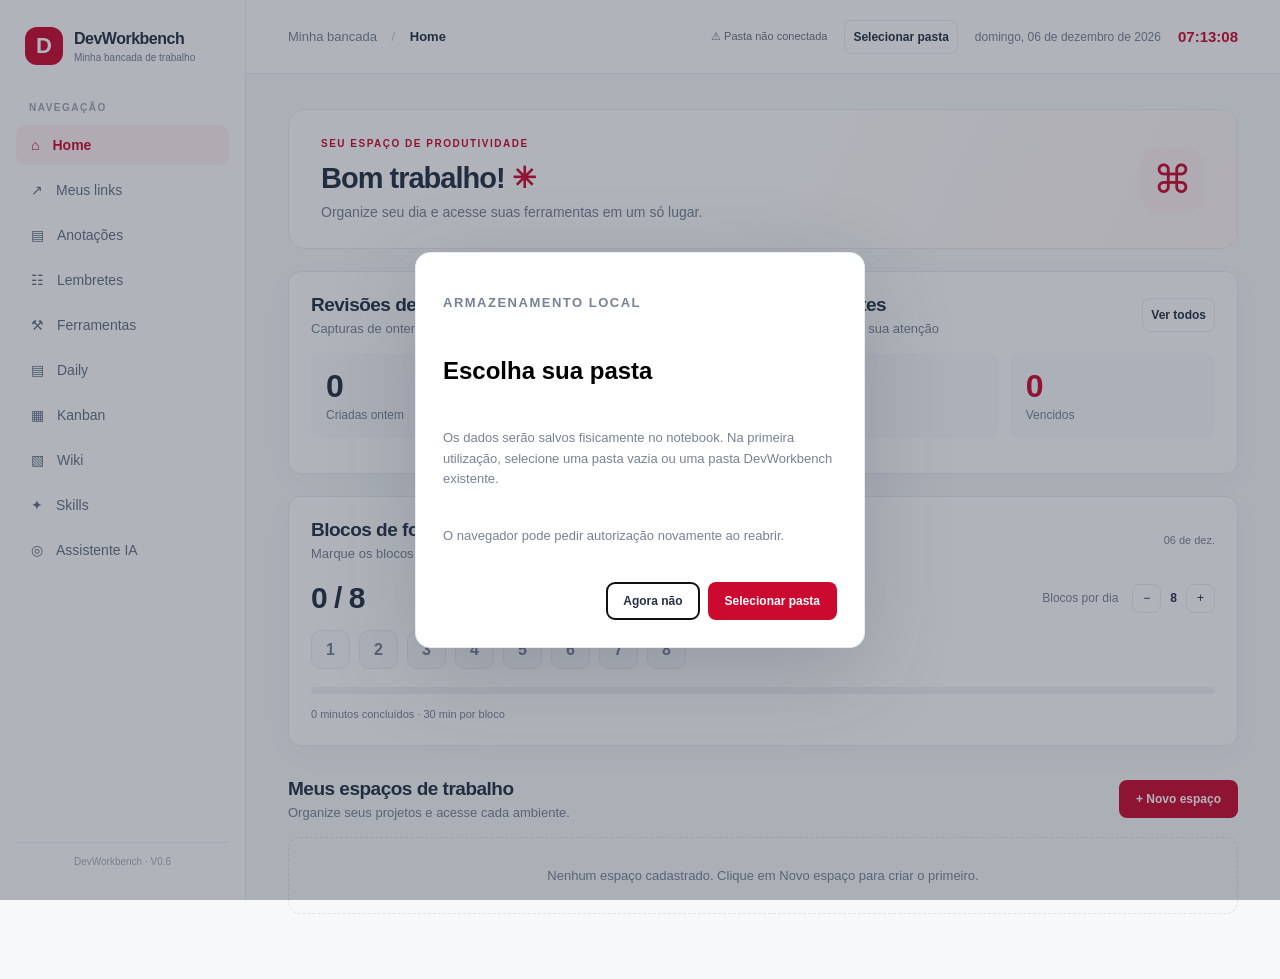
==== index.html @ 2fb81ab4 "first commit" ====
<!doctype html>
<html lang="pt-BR">

<head>
  <meta charset="UTF-8">
  <meta name="viewport" content="width=device-width, initial-scale=1">
  <title>DevWorkbench · Minha bancada</title>
  <link rel="stylesheet" href="css/style.css">
  <script src="js/storage.js" defer></script>
  <script src="js/app.js" defer></script>
</head>

<body>
  <div class="app">
    <aside class="sidebar">
      <div class="brand"><span class="brand-mark">D</span>
        <div><strong>DevWorkbench</strong><small>Minha bancada de trabalho</small></div>
      </div>
      <p class="nav-label">NAVEGAÇÃO</p>
      <nav aria-label="Menu principal">
        <button class="nav-item active" data-section="inicio">⌂ <span>Home</span></button>
        <button class="nav-item" data-section="links">↗ <span>Meus links</span></button>
        <button class="nav-item" data-section="anotacoes">▤ <span>Anotações</span></button>
        <button class="nav-item" data-section="lembretes">☷ <span>Lembretes</span></button>
        <button class="nav-item" data-section="ferramentas">⚒ <span>Ferramentas</span></button>
        <button class="nav-item" data-section="daily">▤ <span>Daily</span></button>
        <button class="nav-item" data-section="kanban">▦ <span>Kanban</span></button>
        <button class="nav-item" data-section="wiki">▧ <span>Wiki</span></button>
        <button class="nav-item" data-section="skills">✦ <span>Skills</span></button>
        <button class="nav-item" data-section="assistente">◎ <span>Assistente IA</span></button>
      </nav>
      <div class="sidebar-bottom">
        <p class="sidebar-note">DevWorkbench · V0.6</p>
      </div>
    </aside>
    <main class="main">
      <header class="topbar">
        <div class="breadcrumb">Minha bancada <span>/</span> <strong id="breadcrumbSection">Home</strong></div>
        <div class="clock"><span id="folderStatus" title="O navegador pode ocultar o caminho absoluto">Pasta não
            conectada</span><button id="chooseFolder" class="btn btn-outline btn-small">Selecionar pasta</button><span
            id="dateNow"></span><strong id="timeNow"></strong></div>
      </header>
      <div class="content">
        <section id="section-inicio" class="page active">
          <div class="welcome">
            <div>
              <p class="eyebrow">SEU ESPAÇO DE PRODUTIVIDADE</p>
              <h1>Bom trabalho! <span class="wave">✳</span></h1>
              <p>Organize seu dia e acesse suas ferramentas em um só lugar.</p>
            </div>
            <div class="welcome-icon">⌘</div>
          </div>
          <div class="home-grid">
            <section class="panel">
              <div class="panel-heading">
                <div>
                  <h2>Revisões de anotações</h2>
                  <p>Capturas de ontem e anteriores</p>
                </div><button class="btn btn-outline btn-small" data-goto="anotacoes">Ver anotações</button>
              </div>
              <div class="home-numbers">
                <div><strong id="reviewYesterday">0</strong><small>Criadas ontem</small></div>
                <div><strong id="reviewPending">0</strong><small>Pendentes de revisão</small></div>
              </div>
              <div id="reviewPreview" class="mini-list"></div>
            </section>
            <section class="panel">
              <div class="panel-heading">
                <div>
                  <h2>Lembretes</h2>
                  <p>O que exige sua atenção</p>
                </div><button class="btn btn-outline btn-small" data-goto="lembretes">Ver todos</button>
              </div>
              <div class="home-numbers">
                <div><strong id="remToday">0</strong><small>Hoje</small></div>
                <div><strong id="remOverdue" class="red-text">0</strong><small>Vencidos</small></div>
              </div>
              <div id="remPreview" class="mini-list"></div>
            </section>
          </div>
          <section class="panel home-focus">
            <div class="panel-heading">
              <div>
                <h2>Blocos de foco</h2>
                <p>Marque os blocos concluídos · 30 minutos por bloco</p>
              </div><span id="focusDate" class="focus-date"></span>
            </div>
            <div class="focus-summary"><strong id="focusProgress">0 / 8</strong>
              <div class="focus-goal"><span>Blocos por dia</span><button id="decreaseGoal" class="goal-button"
                  type="button">−</button><strong id="focusGoal">8</strong><button id="increaseGoal" class="goal-button"
                  type="button">+</button></div>
            </div>
            <div id="focusChecks" class="focus-checks"></div>
            <div class="focus-track">
              <div id="focusBar"></div>
            </div>
            <p id="focusTime" class="focus-hint"></p>
          </section>
          <div class="section-heading spaces-heading">
            <div>
              <h2>Meus espaços de trabalho</h2>
              <p>Organize seus projetos e acesse cada ambiente.</p>
            </div><button class="btn btn-primary" id="addSpace">+ Novo espaço</button>
          </div>
          <div id="spaceCards" class="links-grid"></div>
        </section>
        <section id="section-links" class="page">
          <div class="section-heading page-heading">
            <div>
              <p class="eyebrow">ACESSO RÁPIDO</p>
              <h1>Meus links</h1>
              <p>Organize os portais e ferramentas que você usa.</p>
            </div><button class="btn btn-primary" data-add-link>+ Adicionar link</button>
          </div>
          <div id="favoritesSection" class="favorites-section">
            <div class="favorites-heading"><span>★ Favoritos</span><small>Seus atalhos principais</small></div>
            <div id="favoriteLinks" class="favorite-links"></div>
          </div><input id="searchLinks" class="search" placeholder="Buscar por nome, URL, descrição ou tag..."
            aria-label="Buscar links">
          <div id="tagFilters" class="tag-filters"></div>
          <div class="list-toolbar"><span id="linksCount"></span><label for="pageSize">Por página <select id="pageSize">
                <option value="12">12</option>
                <option value="24">24</option>
                <option value="48">48</option>
              </select></label></div>
          <div id="allLinks" class="links-grid"></div>
          <div id="linksPagination" class="pagination"></div>
        </section>

        <section id="section-anotacoes" class="page">
          <div class="section-heading page-heading">
            <div>
              <p class="eyebrow">CAPTURE AGORA · ORGANIZE DEPOIS</p>
              <h1>Anotações</h1>
              <p>Registros rápidos, mesmo sem título.</p>
            </div><button class="btn btn-primary" id="newNote">+ Nova anotação</button>
          </div>
          <div class="filter-line"><input id="searchNotes" class="search"
              placeholder="Buscar título, conteúdo ou tags..."><select id="noteFilter">
              <option value="all">Todas</option>
              <option value="untitled">Sem título</option>
              <option value="pending">Pendentes de revisão</option>
              <option value="reviewed">Revisadas</option>
              <option value="archived">Arquivadas</option>
            </select></div>
          <div id="noteList" class="notes-list"></div>
        </section>
        <section id="section-lembretes" class="page">
          <div class="section-heading page-heading">
            <div>
              <p class="eyebrow">ORGANIZAÇÃO DIÁRIA</p>
              <h1>Lembretes</h1>
              <p>Prioridades sempre no topo.</p>
            </div>
          </div>
          <form id="reminderForm" class="panel reminder-form"><input id="remText" placeholder="O que precisa ser feito?"
              maxlength="240" required>
            <div class="form-row"><label>Data <input id="remDate" type="date" required></label><label>Horário (opcional)
                <input id="remTime" type="time"></label><label>Tags <input id="remTags"
                  placeholder="Ex.: trabalho, GitHub"></label><label class="priority-label"><input id="remPriority"
                  type="checkbox"> Prioridade</label></div>
            <div class="form-actions"><button id="cancelRemEdit" type="button" class="btn btn-outline" hidden>Cancelar
                edição</button><button class="btn btn-primary" type="submit" id="remSubmit">+ Adicionar
                lembrete</button></div>
          </form>
          <div id="reminderGroups" class="reminder-groups"></div>
          <details class="panel completed-panel">
            <summary>Concluídos <span id="completedCount"></span></summary>
            <div id="completedReminders"></div>
          </details>
        </section>
        <section id="section-ferramentas" class="page">
          <div class="section-heading page-heading">
            <div>
              <p class="eyebrow">UTILITÁRIOS TÉCNICOS</p>
              <h1>Ferramentas</h1>
              <p>Recursos que funcionam diretamente no navegador.</p>
            </div>
          </div><a class="tool-card" href="tools/visualizador_csv_v2.html" target="_blank" rel="noopener"><span
              class="tool-icon">▤</span><span><strong>Visualizador e Validador CSV · V2</strong><small>SQL, filtros,
                comparação de registros, profiling e exportação CSV.</small></span><span class="red-text">Abrir
              ↗</span></a>
          <p class="muted-note">O visualizador atual usa bibliotecas externas e pode exigir conexão com a internet.</p>
        </section>
        <section id="section-placeholder" class="page">
          <div class="placeholder"><span class="placeholder-icon">◇</span>
            <p class="eyebrow">EM CONSTRUÇÃO</p>
            <h1 id="placeholderTitle">Em breve</h1>
            <p>Vamos construir este módulo juntos, com calma e uma funcionalidade por vez.</p><button
              class="btn btn-outline" id="backHome">Voltar à Home</button>
          </div>
        </section>
      </div>
    </main>
  </div>
  <div id="toast" role="status" aria-live="polite"></div>
  <dialog id="confirmDialog" class="custom-confirm">
    <div class="dialog-form">
      <h2 id="confirmTitle">Confirmar ação</h2>
      <p id="confirmMessage"></p>
      <div class="dialog-actions"><button id="confirmCancel" class="btn btn-outline">Cancelar</button><button
          id="confirmYes" class="btn btn-primary">Confirmar</button></div>
    </div>
  </dialog>
  <dialog id="folderDialog">
    <div class="dialog-form">
      <p class="eyebrow">ARMAZENAMENTO LOCAL</p>
      <h2>Escolha sua pasta</h2>
      <p>Os dados serão salvos fisicamente no notebook. Na primeira utilização, selecione uma pasta vazia ou uma pasta
        DevWorkbench existente.</p>
      <p>O navegador pode pedir autorização novamente ao reabrir.</p>
      <div class="dialog-actions"><button id="folderCancel" class="btn btn-outline">Agora não</button><button
          id="folderConnect" class="btn btn-primary">Selecionar pasta</button></div>
    </div>
  </dialog>
  <div id="noteOverlay" class="note-overlay" hidden>
    <div class="note-backdrop" id="noteBackdrop"></div>
    <aside class="note-drawer">
      <div class="drawer-header">
        <div>
          <h2>Editar anotação</h2><span id="noteSaveStatus">Aguardando edição</span>
        </div>
        <div><button id="expandNote" class="icon-btn" title="Expandir">⛶</button><button id="closeNote" class="icon-btn"
            title="Fechar">×</button></div>
      </div>
      <div class="drawer-body"><label>Título (opcional)</label><input id="noteTitle"
          placeholder="Definir depois..."><label>Conteúdo</label><textarea id="noteBody"
          placeholder="Comece a escrever sua anotação, reunião ou ideia..."></textarea><label>Tags (separe por
          vírgulas)</label><input id="noteTags" placeholder="Ex.: reunião, Databricks"><label>Espaço de trabalho
          (opcional)</label><select id="noteSpace">
          <option value="">Sem espaço</option>
        </select>
        <div class="drawer-check"><label><input id="noteReviewed" type="checkbox"> Revisada</label><label><input
              id="noteArchived" type="checkbox"> Arquivada</label></div><small id="noteMeta"></small>
      </div>
      <div class="drawer-footer"><button id="deleteNote" class="btn btn-outline">Excluir</button><button id="saveNote"
          class="btn btn-primary">Salvar agora</button></div>
    </aside>
  </div>
  <dialog id="linkDialog">
    <form id="linkForm" class="dialog-form">
      <div class="dialog-head">
        <div>
          <p class="eyebrow">ACESSO RÁPIDO</p>
          <h2 id="dialogTitle">Adicionar link</h2>
        </div><button type="button" id="closeDialog" class="icon-btn" aria-label="Fechar">×</button>
      </div><label for="linkName">Nome do link</label><input id="linkName" maxlength="80" required
        placeholder="Ex.: Portal GitHub"><label for="linkUrl">Endereço (URL)</label><input id="linkUrl" type="url"
        required placeholder="https://exemplo.com"><label for="linkTags">Tags (separe por vírgulas)</label><input
        id="linkTags" maxlength="240" placeholder="Ex.: Databricks, Sustentação, Documentação"><label
        for="linkDescription">Descrição (opcional)</label><textarea id="linkDescription" rows="3" maxlength="240"
        placeholder="Para que serve este link?"></textarea>
      <div class="dialog-actions"><button type="button" id="cancelDialog"
          class="btn btn-outline">Cancelar</button><button type="submit" class="btn btn-primary">Salvar link</button>
      </div>
    </form>
  </dialog>
  <dialog id="spaceDialog">
    <form id="spaceForm" class="dialog-form">
      <div class="dialog-head">
        <div>
          <p class="eyebrow">ESPAÇO DE TRABALHO</p>
          <h2>Novo espaço</h2>
        </div><button type="button" class="icon-btn" id="closeSpace" aria-label="Fechar">×</button>
      </div><label for="spaceName">Nome do espaço</label><input id="spaceName" maxlength="70" required
        placeholder="Ex.: Governança GitHub"><label for="spaceDescription">Descrição</label><textarea
        id="spaceDescription" maxlength="180" rows="3" placeholder="Sobre o que é este espaço?"></textarea>
      <div class="dialog-actions"><button type="button" id="cancelSpace"
          class="btn btn-outline">Cancelar</button><button type="submit" class="btn btn-primary">Criar espaço</button>
      </div>
    </form>
  </dialog>
</body>

</html>
---- css/style.css ----
:root {
    --red: #cc092f;
    --red-dark: #a60727;
    --red-soft: #fff0f3;
    --bg: #f7f8fa;
    --surface: #fff;
    --text: #253044;
    --muted: #778296;
    --line: #e8ebf0;
    --shadow: 0 8px 28px rgba(34, 44, 65, .035)
}

* {
    box-sizing: border-box
}

body {
    margin: 0;
    font-family: Inter, "Segoe UI", Arial, sans-serif;
    background: var(--bg);
    color: var(--text)
}

button, input, textarea {
    font: inherit
}

button {
    cursor: pointer
}

.app {
    display: flex;
    min-height: 100vh
}

.sidebar {
    width: 246px;
    flex-shrink: 0;
    background: #fff;
    border-right: 1px solid var(--line);
    padding: 27px 16px 20px;
    display: flex;
    flex-direction: column;
    position: sticky;
    top: 0;
    height: 100vh
}

.brand {
    display: flex;
    align-items: center;
    gap: 11px;
    padding: 0 9px 37px
}

.brand-mark {
    display: grid;
    place-items: center;
    width: 38px;
    height: 38px;
    background: var(--red);
    color: #fff;
    font-weight: 800;
    font-size: 22px;
    border-radius: 12px
}

.brand strong {
    display: block;
    font-size: 16px;
    letter-spacing: -.5px
}

.brand small {
    display: block;
    color: var(--muted);
    font-size: 10px;
    margin-top: 4px
}

.nav-label, .eyebrow {
    color: var(--red);
    font-weight: 750;
    letter-spacing: 1.5px;
    font-size: 10px
}

.nav-label {
    color: #9ba4b2;
    padding: 0 13px;
    margin: 0 0 12px
}

.sidebar nav {
    display: grid;
    gap: 5px
}

.nav-item {
    border: 0;
    background: transparent;
    color: #647083;
    display: flex;
    gap: 13px;
    align-items: center;
    text-align: left;
    padding: 12px 15px;
    border-radius: 9px;
    font-size: 14px
}

.nav-item::first-letter {
    font-size: 18px
}

.nav-item:hover {
    background: #f7f8fa
}

.nav-item.active {
    background: var(--red-soft);
    color: var(--red);
    font-weight: 700
}

.sidebar-bottom {
    margin-top: auto;
    padding: 18px 13px 0;
    border-top: 1px solid var(--line)
}

.focus-title {
    display: flex;
    align-items: center;
    gap: 7px;
    font-size: 13px;
    font-weight: 700
}

.focus-title span:last-child {
    margin-left: auto;
    font-size: 10px;
    color: var(--red);
    background: var(--red-soft);
    padding: 4px 8px;
    border-radius: 20px
}

.timer {
    text-align: center;
    font-size: 37px;
    font-weight: 750;
    letter-spacing: 1px;
    font-variant-numeric: tabular-nums;
    margin: 16px 0
}

.timer-actions, .timer-modes {
    display: flex;
    gap: 8px
}

.timer-actions .btn {
    flex: 1
}

.timer-modes {
    justify-content: center;
    margin-top: 12px
}

.mode {
    border: 0;
    background: transparent;
    color: var(--muted);
    font-size: 12px;
    padding: 6px 10px;
    border-radius: 6px
}

.mode.active {
    background: #f2f3f6;
    color: var(--text);
    font-weight: 700
}

.sidebar-note {
    text-align: center;
    font-size: 10px;
    color: #a4adba;
    margin: 22px 0 0
}

.main {
    flex: 1;
    min-width: 0
}

.topbar {
    height: 74px;
    background: #fff;
    border-bottom: 1px solid var(--line);
    display: flex;
    justify-content: space-between;
    align-items: center;
    padding: 0 42px
}

.breadcrumb {
    font-size: 13px;
    color: var(--muted)
}

.breadcrumb span {
    margin: 0 11px;
    color: #c2c8d0
}

.breadcrumb strong {
    color: var(--text)
}

.clock {
    display: flex;
    gap: 17px;
    align-items: center;
    color: var(--muted);
    font-size: 12px
}

.clock strong {
    color: var(--red);
    font-size: 15px;
    font-variant-numeric: tabular-nums
}

.content {
    max-width: 1370px;
    margin: auto;
    padding: 35px 42px 65px
}

.page {
    display: none
}

.page.active {
    display: block
}

.welcome {
    background: linear-gradient(115deg, #fff 40%, #fff5f6);
    border: 1px solid #f3e7ea;
    border-radius: 17px;
    padding: 28px 32px;
    display: flex;
    align-items: center;
    justify-content: space-between
}

.welcome .eyebrow {
    margin: 0 0 12px
}

.welcome h1 {
    font-size: 29px;
    letter-spacing: -1px;
    margin: 0 0 9px
}

.welcome p:last-child {
    margin: 0;
    color: var(--muted);
    font-size: 14px
}

.wave {
    color: var(--red)
}

.welcome-icon {
    width: 65px;
    height: 65px;
    border-radius: 20px;
    background: #fff0f3;
    color: var(--red);
    font-size: 39px;
    display: grid;
    place-items: center
}

.stats {
    display: grid;
    grid-template-columns: repeat(3, minmax(0, 1fr));
    gap: 17px;
    margin: 22px 0 37px
}

.stat, .panel, .link-card {
    background: var(--surface);
    border: 1px solid var(--line);
    border-radius: 13px;
    box-shadow: var(--shadow)
}

.stat {
    padding: 21px 23px
}

.stat span, .stat small {
    display: block;
    color: var(--muted);
    font-size: 12px
}

.stat strong {
    display: block;
    font-size: 28px;
    margin: 10px 0 5px;
    letter-spacing: -1px
}

.section-heading, .panel-heading {
    display: flex;
    align-items: center;
    justify-content: space-between;
    gap: 15px;
    margin-bottom: 17px
}

.section-heading h2, .panel-heading h2 {
    font-size: 19px;
    letter-spacing: -.5px;
    margin: 0 0 5px
}

.section-heading p, .panel-heading p {
    color: var(--muted);
    font-size: 13px;
    margin: 0
}

.btn {
    border-radius: 8px;
    border: 1px solid transparent;
    padding: 11px 16px;
    font-size: 12px;
    font-weight: 700;
    white-space: nowrap
}

.btn-primary {
    background: var(--red);
    color: #fff
}

.btn-primary:hover {
    background: var(--red-dark)
}

.btn-outline {
    background: #fff;
    border-color: var(--line);
    color: var(--text)
}

.btn-outline:hover {
    background: #f7f8fa
}

.btn-small {
    padding: 9px 8px
}

.links-grid {
    display: grid;
    grid-template-columns: repeat(3, minmax(0, 1fr));
    gap: 16px
}

.link-card {
    padding: 20px;
    position: relative;
    min-height: 139px;
    transition: border-color .2s, transform .2s, box-shadow .2s
}

.link-card:hover {
    border-color: #e5b6c1;
    transform: translateY(-2px);
    box-shadow: 0 9px 24px rgba(204, 9, 47, .055)
}

.link-card-main {
    display: block;
    text-decoration: none;
    color: inherit;
    padding-right: 28px;
    overflow-wrap: anywhere
}

.link-symbol {
    display: grid;
    place-items: center;
    width: 36px;
    height: 36px;
    border-radius: 10px;
    background: var(--red-soft);
    color: var(--red);
    font-size: 18px;
    margin-bottom: 13px
}

.link-card h3 {
    font-size: 14px;
    margin: 0 0 7px
}

.link-card p {
    font-size: 12px;
    line-height: 1.5;
    color: var(--muted);
    margin: 0
}

.card-actions {
    position: absolute;
    right: 12px;
    top: 12px;
    display: flex;
    gap: 3px
}

.icon-btn {
    border: 0;
    background: transparent;
    color: #9aa4b2;
    border-radius: 6px;
    padding: 4px 7px;
    font-size: 19px
}

.icon-btn:hover {
    background: var(--red-soft);
    color: var(--red)
}

.empty {
    grid-column: 1/-1;
    border: 1px dashed #dce1e8;
    border-radius: 12px;
    padding: 30px;
    text-align: center;
    color: var(--muted);
    font-size: 13px
}

.bottom-grid {
    display: grid;
    grid-template-columns: 1.1fr 1fr;
    gap: 17px;
    margin-top: 34px
}

.panel {
    padding: 22px
}

.task-form {
    display: flex;
    gap: 8px
}

.task-form input, .search, .dialog-form input, .dialog-form textarea {
    width: 100%;
    min-width: 0;
    border: 1px solid var(--line);
    background: #fff;
    color: var(--text);
    outline: none;
    border-radius: 8px;
    padding: 11px 13px;
    font-size: 13px
}

.task-form input:focus, .search:focus, .dialog-form input:focus, .dialog-form textarea:focus {
    border-color: var(--red)
}

.task-list {
    margin-top: 14px;
    display: grid;
    gap: 6px
}

.task {
    display: flex;
    align-items: center;
    gap: 9px;
    border-bottom: 1px solid #f1f2f5;
    padding: 10px 2px;
    font-size: 13px
}

.task label {
    flex: 1;
    display: flex;
    align-items: center;
    gap: 10px;
    overflow-wrap: anywhere
}

.task input {
    accent-color: var(--red)
}

.task.done label span {
    text-decoration: line-through;
    color: #a3abb7
}

.task button {
    border: 0;
    background: none;
    color: #a5adba;
    font-size: 20px
}

.task button:hover {
    color: var(--red)
}

.task-empty {
    font-size: 12px;
    color: var(--muted)
}

.roadmap {
    display: grid;
    gap: 19px;
    margin-top: 20px
}

.roadmap>div {
    display: grid;
    grid-template-columns: 10px 1fr;
    column-gap: 12px;
    align-items: center
}

.roadmap strong {
    font-size: 13px
}

.roadmap small {
    grid-column: 2;
    color: var(--muted);
    font-size: 11px;
    margin-top: 3px
}

.dot {
    width: 9px;
    height: 9px;
    background: #d7dce5;
    border-radius: 50%
}

.dot.ready {
    background: var(--red)
}

.page-heading {
    margin-bottom: 25px
}

.page-heading h1 {
    margin: 7px 0;
    font-size: 29px
}

.search {
    max-width: 420px;
    margin-bottom: 22px
}

.placeholder {
    text-align: center;
    padding: 110px 15px
}

.placeholder-icon {
    font-size: 55px;
    color: var(--red)
}

.placeholder h1 {
    font-size: 28px;
    margin: 9px
}

.placeholder>p:not(.eyebrow) {
    color: var(--muted);
    font-size: 14px;
    margin-bottom: 25px
}

dialog {
    border: 1px solid var(--line);
    border-radius: 15px;
    width: min(450px, calc(100vw - 30px));
    padding: 0;
    box-shadow: 0 24px 90px rgba(30, 40, 60, .18)
}

dialog::backdrop {
    background: rgba(31, 40, 58, .35)
}

.dialog-form {
    padding: 27px;
    display: grid;
    gap: 10px
}

.dialog-head {
    display: flex;
    justify-content: space-between;
    align-items: start;
    margin-bottom: 10px
}

.dialog-head h2 {
    margin: 5px 0;
    font-size: 21px
}

.dialog-form label {
    font-size: 12px;
    font-weight: 700
}

.dialog-form textarea {
    resize: vertical
}

.dialog-actions {
    display: flex;
    justify-content: end;
    gap: 8px;
    margin-top: 12px
}

@media(max-width:1100px) {
    .links-grid {
        grid-template-columns: repeat(2, minmax(0, 1fr))
    }

    .content {
        padding: 30px 25px
    }

    .topbar {
        padding: 0 25px
    }
}

@media(max-width:760px) {
    .app {
        display: block
    }

    .sidebar {
        position: static;
        width: 100%;
        height: auto;
        padding: 15px
    }

    .brand {
        padding: 0 0 15px
    }

    .sidebar nav {
        display: flex;
        overflow-x: auto
    }

    .nav-label, .sidebar-bottom {
        display: none
    }

    .nav-item {
        white-space: nowrap
    }

    .topbar {
        height: auto;
        min-height: 65px;
        padding: 12px 16px;
        gap: 8px;
        flex-wrap: wrap
    }

    .clock {
        gap: 9px
    }

    .content {
        padding: 20px 15px
    }

    .stats {
        grid-template-columns: 1fr;
        gap: 10px
    }

    .links-grid, .bottom-grid {
        grid-template-columns: 1fr
    }

    .welcome {
        padding: 23px
    }

    .welcome-icon {
        display: none
    }

    .section-heading {
        align-items: start
    }

    .section-heading .btn {
        white-space: normal
    }
}

/* V0.5 — espaços na Home, tags e paginação de links */
.space-card {
    position: relative;
    background: #fff;
    border: 1px solid var(--line);
    border-radius: 13px;
    padding: 22px;
    min-height: 175px;
    box-shadow: var(--shadow)
}

.space-icon {
    display: grid;
    place-items: center;
    width: 38px;
    height: 38px;
    background: var(--red-soft);
    color: var(--red);
    border-radius: 10px;
    font-size: 21px;
    margin-bottom: 14px
}

.space-card h3 {
    font-size: 15px;
    margin: 0 28px 7px 0
}

.space-card p {
    font-size: 12px;
    color: var(--muted);
    margin: 0 0 17px;
    line-height: 1.5
}

.space-status {
    font-size: 11px;
    color: var(--red);
    background: var(--red-soft);
    padding: 5px 9px;
    border-radius: 20px
}

.card-tags {
    display: flex;
    gap: 5px;
    flex-wrap: wrap;
    margin-top: 12px
}

.tag-badge {
    font-size: 10px;
    background: #f4f5f7;
    color: #5c6573;
    padding: 4px 7px;
    border-radius: 6px
}

.tag-filters {
    display: flex;
    gap: 7px;
    flex-wrap: wrap;
    margin-bottom: 18px
}

.tag-filter {
    border: 1px solid var(--line);
    border-radius: 18px;
    background: white;
    color: #667085;
    padding: 7px 12px;
    font-size: 12px
}

.tag-filter.active {
    border-color: var(--red);
    background: var(--red-soft);
    color: var(--red);
    font-weight: 700
}

.list-toolbar {
    display: flex;
    align-items: center;
    justify-content: space-between;
    margin: 0 0 15px;
    color: var(--muted);
    font-size: 12px;
    gap: 12px
}

.list-toolbar label {
    display: flex;
    align-items: center;
    gap: 7px
}

.list-toolbar select {
    border: 1px solid var(--line);
    background: #fff;
    padding: 6px;
    border-radius: 7px;
    color: var(--text)
}

.pagination {
    display: flex;
    justify-content: center;
    align-items: center;
    gap: 15px;
    margin-top: 22px;
    color: var(--muted);
    font-size: 12px
}

.pagination button {
    border: 1px solid var(--line);
    background: #fff;
    border-radius: 7px;
    padding: 9px 12px;
    color: var(--text)
}

.pagination button:disabled {
    opacity: .35;
    cursor: not-allowed
}

@media(max-width:760px) {
    .list-toolbar {
        align-items: flex-start;
        flex-direction: column
    }
}

/* V0.6 — Favoritos compactos e meta diária de foco */
.favorites-section {
    background: #fff;
    border: 1px solid var(--line);
    border-radius: 13px;
    padding: 14px 17px;
    margin-bottom: 20px
}

.favorites-section[hidden] {
    display: none
}

.favorites-heading {
    display: flex;
    align-items: center;
    gap: 12px;
    margin-bottom: 12px
}

.favorites-heading span {
    font-size: 13px;
    font-weight: 750;
    color: var(--text)
}

.favorites-heading small {
    font-size: 11px;
    color: var(--muted)
}

.favorite-links {
    display: flex;
    gap: 8px;
    flex-wrap: wrap
}

.favorite-chip {
    display: inline-flex;
    align-items: center;
    gap: 7px;
    text-decoration: none;
    color: var(--text);
    background: #f8f9fb;
    border: 1px solid var(--line);
    border-radius: 8px;
    padding: 8px 11px;
    font-size: 12px;
    font-weight: 600;
    max-width: 200px
}

.favorite-chip span:last-child {
    overflow: hidden;
    text-overflow: ellipsis;
    white-space: nowrap
}

.favorite-chip:hover {
    border-color: #e5b6c1;
    background: var(--red-soft)
}

.favorite-star, .favorite-toggle.is-favorite {
    color: #c48b16
}

.favorite-toggle {
    font-size: 20px
}

.focus-date {
    font-size: 11px;
    color: var(--muted)
}

.focus-summary {
    display: flex;
    align-items: center;
    justify-content: space-between;
    gap: 10px;
    margin: 20px 0 15px
}

.focus-summary>strong {
    font-size: 30px;
    letter-spacing: -1px
}

.focus-goal {
    display: flex;
    align-items: center;
    gap: 9px;
    font-size: 12px
}

.focus-goal span {
    color: var(--muted);
    margin-right: 5px
}

.goal-button {
    border: 1px solid var(--line);
    background: white;
    width: 29px;
    height: 29px;
    border-radius: 8px;
    color: var(--text)
}

.goal-button:disabled {
    opacity: .4;
    cursor: not-allowed
}

.focus-checks {
    display: flex;
    flex-wrap: wrap;
    gap: 9px
}

.focus-check {
    width: 39px;
    height: 39px;
    border-radius: 10px;
    border: 1px solid var(--line);
    background: #f8f9fb;
    color: #778296;
    font-weight: 700
}

.focus-check.completed {
    background: var(--red-soft);
    border-color: #e6b3c0;
    color: var(--red)
}

.focus-track {
    height: 7px;
    border-radius: 9px;
    background: #f0f1f4;
    overflow: hidden;
    margin-top: 18px
}

.focus-track>div {
    height: 100%;
    background: var(--red);
    border-radius: 9px;
    transition: width .2s
}

.focus-hint {
    font-size: 11px;
    color: var(--muted);
    margin: 12px 0 0;
    line-height: 1.5
}

/* V0.6 consolidada — componentes independentes */
.sidebar-bottom {
    padding: 8px
}

.sidebar-note {
    margin: 5px 0
}

.topbar {
    gap: 12px
}

.clock {
    flex-wrap: wrap;
    justify-content: flex-end
}

#folderStatus {
    font-size: 11px;
    max-width: 180px;
    overflow: hidden;
    text-overflow: ellipsis;
    white-space: nowrap;
    color: #6b7280
}

.home-grid {
    display: grid;
    grid-template-columns: 1fr 1fr;
    gap: 17px;
    margin: 22px 0
}

.home-focus {
    margin-bottom: 32px
}

.spaces-heading {
    margin-top: 20px
}

.home-numbers {
    display: grid;
    grid-template-columns: 1fr 1fr;
    gap: 12px
}

.home-numbers>div {
    padding: 15px;
    background: #f8f9fb;
    border-radius: 9px
}

.home-numbers strong {
    display: block;
    font-size: 32px
}

.home-numbers small {
    color: var(--muted);
    font-size: 12px
}

.red-text {
    color: var(--red) !important
}

.mini-list {
    display: grid;
    gap: 6px;
    margin-top: 13px
}

.mini-item {
    display: block;
    text-align: left;
    border: 0;
    background: #f8f9fb;
    border-radius: 7px;
    padding: 9px 11px;
    color: var(--text);
    font-size: 12px
}

.mini-item.is-priority {
    color: var(--red);
    font-weight: 800
}

.filter-line {
    display: flex;
    gap: 14px;
    align-items: start
}

.filter-line select, .form-row input, .form-row select, #noteSpace {
    border: 1px solid var(--line);
    border-radius: 8px;
    padding: 10px;
    background: #fff;
    color: var(--text)
}

.notes-list {
    display: grid;
    grid-template-columns: repeat(2, minmax(0, 1fr));
    gap: 13px
}

.note-card {
    display: block;
    text-align: left;
    background: white;
    border: 1px solid var(--line);
    border-radius: 12px;
    padding: 19px;
    min-height: 125px;
    overflow-wrap: anywhere
}

.note-card:hover {
    border-color: #e3a9b7
}

.note-card strong {
    display: block;
    font-size: 15px
}

.note-card p {
    font-size: 12px;
    color: var(--muted);
    line-height: 1.6
}

.note-card small {
    color: var(--red);
    font-size: 11px
}

.reminder-form {
    margin-bottom: 20px
}

.reminder-form>input {
    width: 100%;
    padding: 12px;
    border: 1px solid var(--line);
    border-radius: 8px
}

.form-row {
    display: flex;
    flex-wrap: wrap;
    gap: 12px;
    margin: 13px 0
}

.form-row label {
    display: grid;
    gap: 6px;
    color: var(--muted);
    font-size: 12px
}

.form-row .priority-label {
    display: flex;
    align-items: center;
    color: var(--red);
    font-weight: 700
}

.form-actions {
    display: flex;
    justify-content: flex-end;
    gap: 8px
}

.reminder-groups {
    display: grid;
    grid-template-columns: 1fr 1fr;
    gap: 17px
}

.reminder-group h2 {
    font-size: 16px;
    margin: 0 0 12px
}

.reminder-item {
    display: flex;
    align-items: center;
    gap: 11px;
    padding: 11px 0;
    border-bottom: 1px solid var(--line)
}

.reminder-item input {
    accent-color: var(--red)
}

.reminder-content {
    flex: 1;
    min-width: 0;
    overflow-wrap: anywhere
}

.reminder-content strong {
    display: block;
    font-size: 13px;
    font-weight: 500
}

.reminder-item.priority .reminder-content strong {
    color: var(--red);
    font-weight: 800
}

.reminder-content small {
    display: block;
    color: var(--muted);
    margin-top: 5px
}

.reminder-group details>summary, .completed-panel summary {
    font-weight: 700;
    cursor: pointer
}

.completed-panel {
    margin-top: 17px
}

.completed-panel .reminder-content strong {
    text-decoration: line-through;
    color: var(--muted)
}

.muted-note {
    font-size: 12px;
    color: var(--muted);
    line-height: 1.6
}

.tool-card {
    display: flex;
    align-items: center;
    gap: 16px;
    padding: 25px;
    background: #fff;
    border: 1px solid var(--line);
    border-radius: 13px;
    color: var(--text);
    text-decoration: none
}

.tool-card:hover {
    border-color: #e3a9b7
}

.tool-card>span:nth-child(2) {
    flex: 1
}

.tool-card strong, .tool-card small {
    display: block
}

.tool-card small {
    color: var(--muted);
    margin-top: 8px
}

.tool-icon {
    display: grid;
    place-items: center;
    background: var(--red-soft);
    color: var(--red);
    font-size: 28px;
    width: 60px;
    height: 60px;
    border-radius: 12px
}

.note-overlay[hidden] {
    display: none
}

.note-overlay {
    position: fixed;
    inset: 0;
    z-index: 100;
    display: flex;
    justify-content: flex-end
}

.note-backdrop {
    position: absolute;
    inset: 0;
    background: rgba(24, 32, 46, .28)
}

.note-drawer {
    position: relative;
    z-index: 1;
    width: min(590px, 100vw);
    height: 100%;
    background: white;
    box-shadow: -14px 0 50px rgba(30, 40, 60, .15);
    display: flex;
    flex-direction: column
}

.note-overlay.expanded .note-drawer {
    width: min(1100px, 100vw)
}

.drawer-header, .drawer-footer {
    display: flex;
    align-items: center;
    justify-content: space-between;
    padding: 20px 25px;
    border-bottom: 1px solid var(--line)
}

.drawer-header h2 {
    margin: 0 0 5px;
    font-size: 19px
}

.drawer-header span {
    font-size: 11px;
    color: #188038
}

.drawer-header span.save-error {
    color: var(--red)
}

.drawer-body {
    display: flex;
    flex-direction: column;
    gap: 10px;
    padding: 22px 25px;
    overflow-y: auto;
    flex: 1
}

.drawer-body>label {
    font-size: 12px;
    font-weight: 700
}

.drawer-body>input, .drawer-body>textarea, .drawer-body>select {
    width: 100%;
    border: 1px solid var(--line);
    border-radius: 8px;
    padding: 11px;
    color: var(--text)
}

#noteBody {
    min-height: 250px;
    flex: 1;
    resize: vertical;
    font-family: inherit;
    line-height: 1.6
}

.drawer-check {
    display: flex;
    gap: 20px;
    margin: 8px 0
}

.drawer-check input {
    accent-color: var(--red)
}

.drawer-footer {
    border-top: 1px solid var(--line);
    border-bottom: 0
}

#toast {
    position: fixed;
    right: 20px;
    bottom: 20px;
    z-index: 200;
    background: #253044;
    color: white;
    padding: 13px 17px;
    border-radius: 9px;
    box-shadow: 0 10px 30px #0002;
    opacity: 0;
    pointer-events: none;
    transition: opacity .2s;
    font-size: 13px;
    max-width: 420px
}

#toast.show {
    opacity: 1
}

#toast.error {
    background: #a60727
}

.custom-confirm p, #folderDialog p {
    font-size: 13px;
    line-height: 1.6;
    color: var(--muted)
}

@media(max-width:900px) {
    .home-grid, .reminder-groups {
        grid-template-columns: 1fr
    }

    .notes-list {
        grid-template-columns: 1fr
    }
}

@media(max-width:760px) {
    .filter-line {
        display: block
    }

    .topbar .clock {
        justify-content: flex-start
    }

    .home-numbers strong {
        font-size: 25px
    }
}
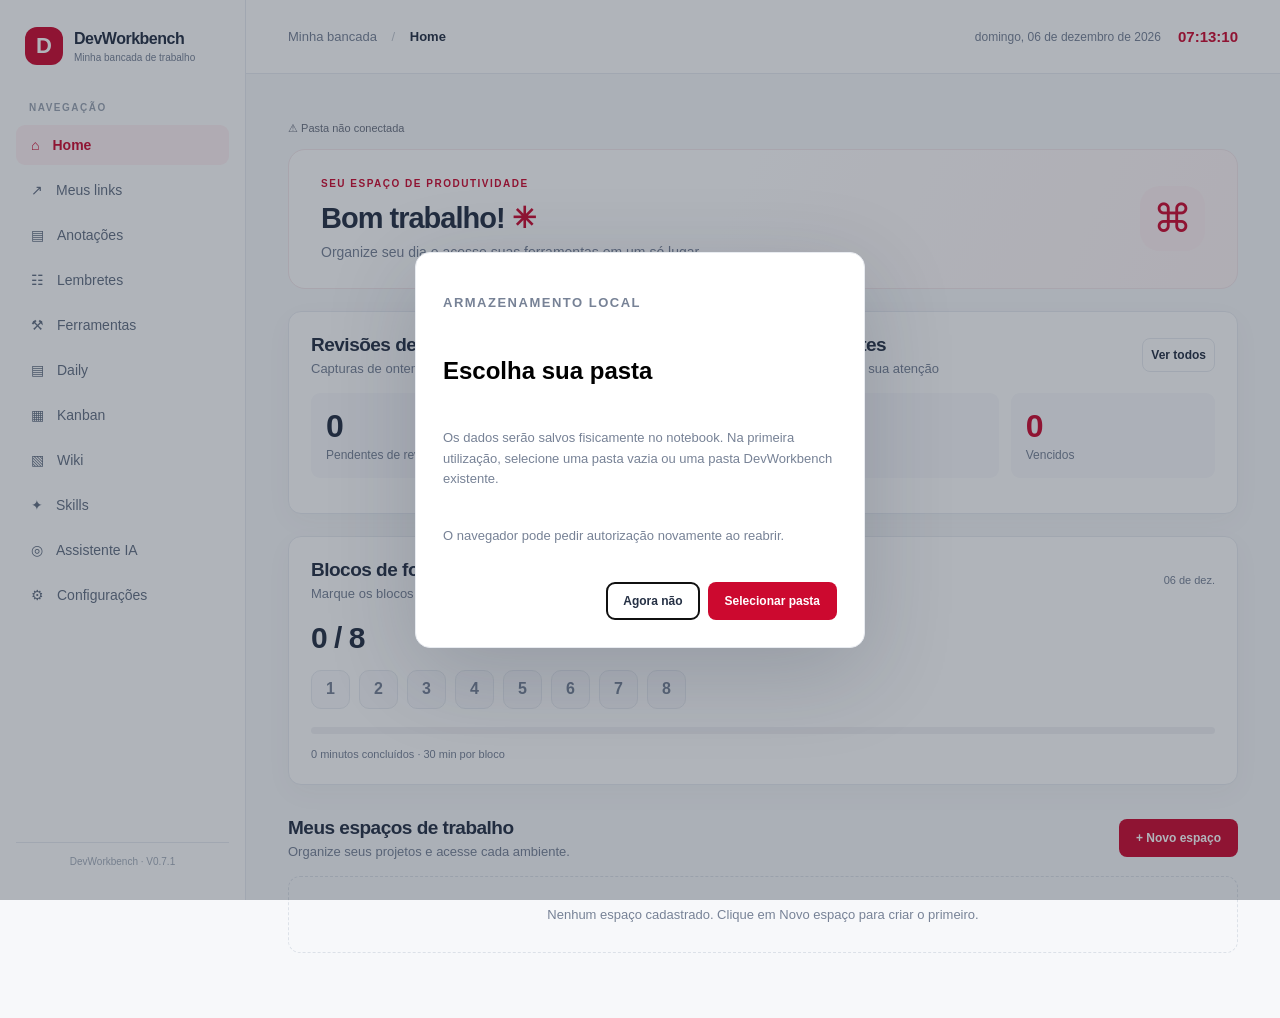
==== commit c2bd12d5: "Versão v.07" ====
--- a/index.html
+++ b/index.html
@@ -1,21 +1,24 @@
 <!doctype html>
 <html lang="pt-BR">
-
 <head>
   <meta charset="UTF-8">
   <meta name="viewport" content="width=device-width, initial-scale=1">
   <title>DevWorkbench · Minha bancada</title>
   <link rel="stylesheet" href="css/style.css">
   <script src="js/storage.js" defer></script>
-  <script src="js/app.js" defer></script>
+  <script src="js/core.js" defer></script>
+<script src="js/catalog.js" defer></script>
+<script src="js/links.js" defer></script>
+<script src="js/spaces.js" defer></script>
+<script src="js/home.js" defer></script>
+<script src="js/reminders.js" defer></script>
+<script src="js/notes.js" defer></script>
+<script src="js/config.js" defer></script><script src="js/app.js" defer></script>
 </head>
-
 <body>
   <div class="app">
     <aside class="sidebar">
-      <div class="brand"><span class="brand-mark">D</span>
-        <div><strong>DevWorkbench</strong><small>Minha bancada de trabalho</small></div>
-      </div>
+      <div class="brand"><span class="brand-mark">D</span><div><strong>DevWorkbench</strong><small>Minha bancada de trabalho</small></div></div>
       <p class="nav-label">NAVEGAÇÃO</p>
       <nav aria-label="Menu principal">
         <button class="nav-item active" data-section="inicio">⌂ <span>Home</span></button>
@@ -28,248 +31,35 @@
         <button class="nav-item" data-section="wiki">▧ <span>Wiki</span></button>
         <button class="nav-item" data-section="skills">✦ <span>Skills</span></button>
         <button class="nav-item" data-section="assistente">◎ <span>Assistente IA</span></button>
-      </nav>
-      <div class="sidebar-bottom">
-        <p class="sidebar-note">DevWorkbench · V0.6</p>
-      </div>
+      <button class="nav-item" data-section="config">⚙ <span>Configurações</span></button></nav>
+      <div class="sidebar-bottom"><p class="sidebar-note">DevWorkbench · V0.7.1</p></div>
     </aside>
     <main class="main">
-      <header class="topbar">
-        <div class="breadcrumb">Minha bancada <span>/</span> <strong id="breadcrumbSection">Home</strong></div>
-        <div class="clock"><span id="folderStatus" title="O navegador pode ocultar o caminho absoluto">Pasta não
-            conectada</span><button id="chooseFolder" class="btn btn-outline btn-small">Selecionar pasta</button><span
-            id="dateNow"></span><strong id="timeNow"></strong></div>
-      </header>
+      <header class="topbar"><div class="breadcrumb">Minha bancada <span>/</span> <strong id="breadcrumbSection">Home</strong></div><div class="clock"><span id="dateNow"></span><strong id="timeNow"></strong></div></header>
       <div class="content">
         <section id="section-inicio" class="page active">
-          <div class="welcome">
-            <div>
-              <p class="eyebrow">SEU ESPAÇO DE PRODUTIVIDADE</p>
-              <h1>Bom trabalho! <span class="wave">✳</span></h1>
-              <p>Organize seu dia e acesse suas ferramentas em um só lugar.</p>
-            </div>
-            <div class="welcome-icon">⌘</div>
+          <p id="folderStatus" class="muted-note">Pasta não conectada</p><div class="welcome"><div><p class="eyebrow">SEU ESPAÇO DE PRODUTIVIDADE</p><h1>Bom trabalho! <span class="wave">✳</span></h1><p>Organize seu dia e acesse suas ferramentas em um só lugar.</p></div><div class="welcome-icon">⌘</div></div>
+          <div class="home-grid">
+            <section class="panel"><div class="panel-heading"><div><h2>Revisões de anotações</h2><p>Capturas de ontem e anteriores</p></div><button class="btn btn-outline btn-small" data-goto="anotacoes">Ver anotações</button></div><div class="home-numbers"><div><strong id="reviewPending">0</strong><small>Pendentes de revisão</small></div></div><div id="reviewPreview" hidden></div></section>
+            <section class="panel"><div class="panel-heading"><div><h2>Lembretes</h2><p>O que exige sua atenção</p></div><button class="btn btn-outline btn-small" data-goto="lembretes">Ver todos</button></div><div class="home-numbers"><div><strong id="remToday">0</strong><small>Hoje</small></div><div><strong id="remOverdue" class="red-text">0</strong><small>Vencidos</small></div></div><div id="remPreview" class="mini-list"></div></section>
           </div>
-          <div class="home-grid">
-            <section class="panel">
-              <div class="panel-heading">
-                <div>
-                  <h2>Revisões de anotações</h2>
-                  <p>Capturas de ontem e anteriores</p>
-                </div><button class="btn btn-outline btn-small" data-goto="anotacoes">Ver anotações</button>
-              </div>
-              <div class="home-numbers">
-                <div><strong id="reviewYesterday">0</strong><small>Criadas ontem</small></div>
-                <div><strong id="reviewPending">0</strong><small>Pendentes de revisão</small></div>
-              </div>
-              <div id="reviewPreview" class="mini-list"></div>
-            </section>
-            <section class="panel">
-              <div class="panel-heading">
-                <div>
-                  <h2>Lembretes</h2>
-                  <p>O que exige sua atenção</p>
-                </div><button class="btn btn-outline btn-small" data-goto="lembretes">Ver todos</button>
-              </div>
-              <div class="home-numbers">
-                <div><strong id="remToday">0</strong><small>Hoje</small></div>
-                <div><strong id="remOverdue" class="red-text">0</strong><small>Vencidos</small></div>
-              </div>
-              <div id="remPreview" class="mini-list"></div>
-            </section>
-          </div>
-          <section class="panel home-focus">
-            <div class="panel-heading">
-              <div>
-                <h2>Blocos de foco</h2>
-                <p>Marque os blocos concluídos · 30 minutos por bloco</p>
-              </div><span id="focusDate" class="focus-date"></span>
-            </div>
-            <div class="focus-summary"><strong id="focusProgress">0 / 8</strong>
-              <div class="focus-goal"><span>Blocos por dia</span><button id="decreaseGoal" class="goal-button"
-                  type="button">−</button><strong id="focusGoal">8</strong><button id="increaseGoal" class="goal-button"
-                  type="button">+</button></div>
-            </div>
-            <div id="focusChecks" class="focus-checks"></div>
-            <div class="focus-track">
-              <div id="focusBar"></div>
-            </div>
-            <p id="focusTime" class="focus-hint"></p>
-          </section>
-          <div class="section-heading spaces-heading">
-            <div>
-              <h2>Meus espaços de trabalho</h2>
-              <p>Organize seus projetos e acesse cada ambiente.</p>
-            </div><button class="btn btn-primary" id="addSpace">+ Novo espaço</button>
-          </div>
-          <div id="spaceCards" class="links-grid"></div>
+          <section class="panel home-focus"><div class="panel-heading"><div><h2>Blocos de foco</h2><p>Marque os blocos concluídos</p></div><span id="focusDate" class="focus-date"></span></div><div class="focus-summary"><strong id="focusProgress">0 / 8</strong></div><div id="focusChecks" class="focus-checks"></div><div class="focus-track"><div id="focusBar"></div></div><p id="focusTime" class="focus-hint"></p></section>
+          <div class="section-heading spaces-heading"><div><h2>Meus espaços de trabalho</h2><p>Organize seus projetos e acesse cada ambiente.</p></div><button class="btn btn-primary" id="addSpace">+ Novo espaço</button></div><div id="spaceCards" class="links-grid"></div>
         </section>
-        <section id="section-links" class="page">
-          <div class="section-heading page-heading">
-            <div>
-              <p class="eyebrow">ACESSO RÁPIDO</p>
-              <h1>Meus links</h1>
-              <p>Organize os portais e ferramentas que você usa.</p>
-            </div><button class="btn btn-primary" data-add-link>+ Adicionar link</button>
-          </div>
-          <div id="favoritesSection" class="favorites-section">
-            <div class="favorites-heading"><span>★ Favoritos</span><small>Seus atalhos principais</small></div>
-            <div id="favoriteLinks" class="favorite-links"></div>
-          </div><input id="searchLinks" class="search" placeholder="Buscar por nome, URL, descrição ou tag..."
-            aria-label="Buscar links">
-          <div id="tagFilters" class="tag-filters"></div>
-          <div class="list-toolbar"><span id="linksCount"></span><label for="pageSize">Por página <select id="pageSize">
-                <option value="12">12</option>
-                <option value="24">24</option>
-                <option value="48">48</option>
-              </select></label></div>
-          <div id="allLinks" class="links-grid"></div>
-          <div id="linksPagination" class="pagination"></div>
-        </section>
+        <section id="section-links" class="page"><div class="section-heading page-heading"><div><p class="eyebrow">ACESSO RÁPIDO</p><h1>Meus links</h1><p>Organize os portais e ferramentas que você usa.</p></div><button class="btn btn-primary" data-add-link>+ Adicionar link</button></div><div id="favoritesSection" class="favorites-section"><div class="favorites-heading"><span>★ Favoritos</span><small>Seus atalhos principais</small></div><div id="favoriteLinks" class="favorite-links"></div></div><input id="searchLinks" class="search" placeholder="Buscar por nome, URL, descrição ou tag..." aria-label="Buscar links"><select id="linkWorkspaceFilter"></select><div id="tagFilters" class="tag-filters"></div><div class="list-toolbar"><span id="linksCount"></span><label for="pageSize">Por página <select id="pageSize"><option value="12">12</option><option value="24">24</option><option value="48">48</option></select></label></div><div id="allLinks" class="links-grid"></div><div id="linksPagination" class="pagination"></div></section>
 
-        <section id="section-anotacoes" class="page">
-          <div class="section-heading page-heading">
-            <div>
-              <p class="eyebrow">CAPTURE AGORA · ORGANIZE DEPOIS</p>
-              <h1>Anotações</h1>
-              <p>Registros rápidos, mesmo sem título.</p>
-            </div><button class="btn btn-primary" id="newNote">+ Nova anotação</button>
-          </div>
-          <div class="filter-line"><input id="searchNotes" class="search"
-              placeholder="Buscar título, conteúdo ou tags..."><select id="noteFilter">
-              <option value="all">Todas</option>
-              <option value="untitled">Sem título</option>
-              <option value="pending">Pendentes de revisão</option>
-              <option value="reviewed">Revisadas</option>
-              <option value="archived">Arquivadas</option>
-            </select></div>
-          <div id="noteList" class="notes-list"></div>
-        </section>
-        <section id="section-lembretes" class="page">
-          <div class="section-heading page-heading">
-            <div>
-              <p class="eyebrow">ORGANIZAÇÃO DIÁRIA</p>
-              <h1>Lembretes</h1>
-              <p>Prioridades sempre no topo.</p>
-            </div>
-          </div>
-          <form id="reminderForm" class="panel reminder-form"><input id="remText" placeholder="O que precisa ser feito?"
-              maxlength="240" required>
-            <div class="form-row"><label>Data <input id="remDate" type="date" required></label><label>Horário (opcional)
-                <input id="remTime" type="time"></label><label>Tags <input id="remTags"
-                  placeholder="Ex.: trabalho, GitHub"></label><label class="priority-label"><input id="remPriority"
-                  type="checkbox"> Prioridade</label></div>
-            <div class="form-actions"><button id="cancelRemEdit" type="button" class="btn btn-outline" hidden>Cancelar
-                edição</button><button class="btn btn-primary" type="submit" id="remSubmit">+ Adicionar
-                lembrete</button></div>
-          </form>
-          <div id="reminderGroups" class="reminder-groups"></div>
-          <details class="panel completed-panel">
-            <summary>Concluídos <span id="completedCount"></span></summary>
-            <div id="completedReminders"></div>
-          </details>
-        </section>
-        <section id="section-ferramentas" class="page">
-          <div class="section-heading page-heading">
-            <div>
-              <p class="eyebrow">UTILITÁRIOS TÉCNICOS</p>
-              <h1>Ferramentas</h1>
-              <p>Recursos que funcionam diretamente no navegador.</p>
-            </div>
-          </div><a class="tool-card" href="tools/visualizador_csv_v2.html" target="_blank" rel="noopener"><span
-              class="tool-icon">▤</span><span><strong>Visualizador e Validador CSV · V2</strong><small>SQL, filtros,
-                comparação de registros, profiling e exportação CSV.</small></span><span class="red-text">Abrir
-              ↗</span></a>
-          <p class="muted-note">O visualizador atual usa bibliotecas externas e pode exigir conexão com a internet.</p>
-        </section>
-        <section id="section-placeholder" class="page">
-          <div class="placeholder"><span class="placeholder-icon">◇</span>
-            <p class="eyebrow">EM CONSTRUÇÃO</p>
-            <h1 id="placeholderTitle">Em breve</h1>
-            <p>Vamos construir este módulo juntos, com calma e uma funcionalidade por vez.</p><button
-              class="btn btn-outline" id="backHome">Voltar à Home</button>
-          </div>
-        </section>
+        <section id="section-anotacoes" class="page"><div class="section-heading page-heading"><div><p class="eyebrow">CAPTURE AGORA · ORGANIZE DEPOIS</p><h1>Anotações</h1><p>Registros rápidos, mesmo sem título.</p></div><div><button class="btn btn-outline" id="quickNote">Captura rápida</button> <button class="btn btn-primary" id="newNote">+ Nova anotação</button></div></div><div id="noteStats" class="note-stats"></div><div class="filter-line"><input id="searchNotes" class="search" placeholder="Buscar título, conteúdo ou tags..."><select id="noteFilter"><option value="all">Todas</option><option value="untitled">Sem título</option><option value="pending">Pendentes de revisão</option><option value="reviewed">Revisadas</option><option value="archived">Arquivadas</option><option value="pinned">Fixadas</option></select></div><div class="filter-line"><select id="noteTypeFilter"></select><select id="noteWorkspaceFilter"></select><select id="noteTagFilter"></select><select id="noteDestination"><option value="">Todas as destinações</option><option value="wiki">Wiki</option><option value="demand">Demanda</option></select></div><div id="noteList" class="notes-list"></div></section>
+        <section id="section-lembretes" class="page"><div class="section-heading page-heading"><div><p class="eyebrow">ORGANIZAÇÃO DIÁRIA</p><h1>Lembretes</h1><p>Prioridades sempre no topo.</p></div></div><form id="reminderForm" class="panel reminder-form"><input id="remText" placeholder="O que precisa ser feito?" maxlength="240" required><div class="form-row"><label>Data <input id="remDate" type="date" required></label><label>Horário (opcional) <input id="remTime" type="time"></label><label>Tags <select id="remTags" multiple size="3"></select></label><label>Espaço de trabalho<select id="remSpace"></select></label><label class="priority-label"><input id="remPriority" type="checkbox"> Prioridade</label></div><div class="form-actions"><button id="cancelRemEdit" type="button" class="btn btn-outline" hidden>Cancelar edição</button><button class="btn btn-primary" type="submit" id="remSubmit">+ Adicionar lembrete</button></div></form><select id="remWorkspaceFilter"></select><div id="reminderGroups" class="reminder-groups"></div><details class="panel completed-panel"><summary>Concluídos <span id="completedCount"></span></summary><div id="completedReminders"></div></details></section>
+        <section id="section-ferramentas" class="page"><div class="section-heading page-heading"><div><p class="eyebrow">UTILITÁRIOS TÉCNICOS</p><h1>Ferramentas</h1><p>Recursos que funcionam diretamente no navegador.</p></div></div><a class="tool-card" href="tools/visualizador_csv_v2.html" target="_blank" rel="noopener"><span class="tool-icon">▤</span><span><strong>Visualizador e Validador CSV · V2</strong><small>SQL, filtros, comparação de registros, profiling e exportação CSV.</small></span><span class="red-text">Abrir ↗</span></a><p class="muted-note">O visualizador atual usa bibliotecas externas e pode exigir conexão com a internet.</p></section>
+        <section id="section-config" class="page"><div class="section-heading page-heading"><div><h1>Configurações</h1><p>Administração da bancada · V0.7.1</p></div></div><section class="panel config-panel"><h2>Armazenamento</h2><p id="configFolder"></p><button id="chooseFolder" class="btn btn-outline">Selecionar pasta</button></section><section class="panel config-panel"><h2>Blocos de foco</h2><div class="form-row"><label>Quantidade diária<input id="configBlocks" type="number" min="1" max="16"></label><label>Minutos por bloco<input id="configMinutes" type="number" min="1" max="240"></label></div><button id="saveConfig" class="btn btn-primary">Salvar configurações</button></section><section class="panel config-panel"><h2>Cadastro de tags</h2><div class="form-row"><input id="tagName" placeholder="Nova tag"><button class="btn btn-primary" id="addTag">Cadastrar</button></div><div id="tagList"></div></section></section><section id="section-placeholder" class="page"><div class="placeholder"><span class="placeholder-icon">◇</span><p class="eyebrow">EM CONSTRUÇÃO</p><h1 id="placeholderTitle">Em breve</h1><p>Vamos construir este módulo juntos, com calma e uma funcionalidade por vez.</p><button class="btn btn-outline" id="backHome">Voltar à Home</button></div></section>
       </div>
     </main>
   </div>
   <div id="toast" role="status" aria-live="polite"></div>
-  <dialog id="confirmDialog" class="custom-confirm">
-    <div class="dialog-form">
-      <h2 id="confirmTitle">Confirmar ação</h2>
-      <p id="confirmMessage"></p>
-      <div class="dialog-actions"><button id="confirmCancel" class="btn btn-outline">Cancelar</button><button
-          id="confirmYes" class="btn btn-primary">Confirmar</button></div>
-    </div>
-  </dialog>
-  <dialog id="folderDialog">
-    <div class="dialog-form">
-      <p class="eyebrow">ARMAZENAMENTO LOCAL</p>
-      <h2>Escolha sua pasta</h2>
-      <p>Os dados serão salvos fisicamente no notebook. Na primeira utilização, selecione uma pasta vazia ou uma pasta
-        DevWorkbench existente.</p>
-      <p>O navegador pode pedir autorização novamente ao reabrir.</p>
-      <div class="dialog-actions"><button id="folderCancel" class="btn btn-outline">Agora não</button><button
-          id="folderConnect" class="btn btn-primary">Selecionar pasta</button></div>
-    </div>
-  </dialog>
-  <div id="noteOverlay" class="note-overlay" hidden>
-    <div class="note-backdrop" id="noteBackdrop"></div>
-    <aside class="note-drawer">
-      <div class="drawer-header">
-        <div>
-          <h2>Editar anotação</h2><span id="noteSaveStatus">Aguardando edição</span>
-        </div>
-        <div><button id="expandNote" class="icon-btn" title="Expandir">⛶</button><button id="closeNote" class="icon-btn"
-            title="Fechar">×</button></div>
-      </div>
-      <div class="drawer-body"><label>Título (opcional)</label><input id="noteTitle"
-          placeholder="Definir depois..."><label>Conteúdo</label><textarea id="noteBody"
-          placeholder="Comece a escrever sua anotação, reunião ou ideia..."></textarea><label>Tags (separe por
-          vírgulas)</label><input id="noteTags" placeholder="Ex.: reunião, Databricks"><label>Espaço de trabalho
-          (opcional)</label><select id="noteSpace">
-          <option value="">Sem espaço</option>
-        </select>
-        <div class="drawer-check"><label><input id="noteReviewed" type="checkbox"> Revisada</label><label><input
-              id="noteArchived" type="checkbox"> Arquivada</label></div><small id="noteMeta"></small>
-      </div>
-      <div class="drawer-footer"><button id="deleteNote" class="btn btn-outline">Excluir</button><button id="saveNote"
-          class="btn btn-primary">Salvar agora</button></div>
-    </aside>
-  </div>
-  <dialog id="linkDialog">
-    <form id="linkForm" class="dialog-form">
-      <div class="dialog-head">
-        <div>
-          <p class="eyebrow">ACESSO RÁPIDO</p>
-          <h2 id="dialogTitle">Adicionar link</h2>
-        </div><button type="button" id="closeDialog" class="icon-btn" aria-label="Fechar">×</button>
-      </div><label for="linkName">Nome do link</label><input id="linkName" maxlength="80" required
-        placeholder="Ex.: Portal GitHub"><label for="linkUrl">Endereço (URL)</label><input id="linkUrl" type="url"
-        required placeholder="https://exemplo.com"><label for="linkTags">Tags (separe por vírgulas)</label><input
-        id="linkTags" maxlength="240" placeholder="Ex.: Databricks, Sustentação, Documentação"><label
-        for="linkDescription">Descrição (opcional)</label><textarea id="linkDescription" rows="3" maxlength="240"
-        placeholder="Para que serve este link?"></textarea>
-      <div class="dialog-actions"><button type="button" id="cancelDialog"
-          class="btn btn-outline">Cancelar</button><button type="submit" class="btn btn-primary">Salvar link</button>
-      </div>
-    </form>
-  </dialog>
-  <dialog id="spaceDialog">
-    <form id="spaceForm" class="dialog-form">
-      <div class="dialog-head">
-        <div>
-          <p class="eyebrow">ESPAÇO DE TRABALHO</p>
-          <h2>Novo espaço</h2>
-        </div><button type="button" class="icon-btn" id="closeSpace" aria-label="Fechar">×</button>
-      </div><label for="spaceName">Nome do espaço</label><input id="spaceName" maxlength="70" required
-        placeholder="Ex.: Governança GitHub"><label for="spaceDescription">Descrição</label><textarea
-        id="spaceDescription" maxlength="180" rows="3" placeholder="Sobre o que é este espaço?"></textarea>
-      <div class="dialog-actions"><button type="button" id="cancelSpace"
-          class="btn btn-outline">Cancelar</button><button type="submit" class="btn btn-primary">Criar espaço</button>
-      </div>
-    </form>
-  </dialog>
-</body>
-
-</html>+  <dialog id="confirmDialog" class="custom-confirm"><div class="dialog-form"><h2 id="confirmTitle">Confirmar ação</h2><p id="confirmMessage"></p><div class="dialog-actions"><button id="confirmCancel" class="btn btn-outline">Cancelar</button><button id="confirmYes" class="btn btn-primary">Confirmar</button></div></div></dialog>
+  <dialog id="folderDialog"><div class="dialog-form"><p class="eyebrow">ARMAZENAMENTO LOCAL</p><h2>Escolha sua pasta</h2><p>Os dados serão salvos fisicamente no notebook. Na primeira utilização, selecione uma pasta vazia ou uma pasta DevWorkbench existente.</p><p>O navegador pode pedir autorização novamente ao reabrir.</p><div class="dialog-actions"><button id="folderCancel" class="btn btn-outline">Agora não</button><button id="folderConnect" class="btn btn-primary">Selecionar pasta</button></div></div></dialog>
+  <div id="noteOverlay" class="note-overlay" hidden><div class="note-backdrop" id="noteBackdrop"></div><aside class="note-drawer"><div class="drawer-header"><div><h2>Editar anotação</h2><span id="noteSaveStatus">Aguardando edição</span></div><div><button id="expandNote" class="icon-btn" title="Expandir">⛶</button><button id="closeNote" class="icon-btn" title="Fechar">×</button></div></div><div class="drawer-body"><label>Título (opcional)</label><input id="noteTitle" placeholder="Definir depois..."><label>Tags cadastradas</label><details id="noteTagPicker" class="tag-picker"><summary>Selecionar tags</summary><div id="noteTagOptions"></div></details><select id="noteTags" multiple hidden></select><label>Espaço de trabalho (opcional)</label><select id="noteSpace"><option value="">Sem espaço</option></select><div class="drawer-check"><label><input id="noteReviewed" type="checkbox"> Revisada</label><label><input id="noteArchived" type="checkbox"> Arquivada</label></div><div class="drawer-check"><label><input type="checkbox" id="noteWiki"> Wiki</label><label><input type="checkbox" id="noteDemand"> Demanda</label><label><input type="checkbox" id="notePinned"> Fixada</label></div><label>Tipo de anotação</label><select id="noteType"></select><small id="noteMeta"></small><div id="editorToolbar"></div><div id="noteBody" contenteditable="true" role="textbox" aria-multiline="true"></div></div><div class="drawer-footer"><button id="deleteNote" class="btn btn-outline">Excluir</button><button id="saveNote" class="btn btn-primary">Salvar agora</button></div></aside></div>
+  <dialog id="linkDialog"><form id="linkForm" class="dialog-form"><div class="dialog-head"><div><p class="eyebrow">ACESSO RÁPIDO</p><h2 id="dialogTitle">Adicionar link</h2></div><button type="button" id="closeDialog" class="icon-btn" aria-label="Fechar">×</button></div><label for="linkName">Nome do link</label><input id="linkName" maxlength="80" required placeholder="Ex.: Portal GitHub"><label for="linkUrl">Endereço (URL)</label><input id="linkUrl" type="url" required placeholder="https://exemplo.com"><label for="linkTags">Tags cadastradas (Ctrl para múltiplas)</label><select id="linkTags" multiple size="3"></select><label>Espaço de trabalho</label><select id="linkSpace"></select><label for="linkDescription">Descrição (opcional)</label><textarea id="linkDescription" rows="3" maxlength="240" placeholder="Para que serve este link?"></textarea><div class="dialog-actions"><button type="button" id="cancelDialog" class="btn btn-outline">Cancelar</button><button type="submit" class="btn btn-primary">Salvar link</button></div></form></dialog>
+<dialog id="spaceDialog"><form id="spaceForm" class="dialog-form"><div class="dialog-head"><div><p class="eyebrow">ESPAÇO DE TRABALHO</p><h2>Novo espaço</h2></div><button type="button" class="icon-btn" id="closeSpace" aria-label="Fechar">×</button></div><label for="spaceName">Nome do espaço</label><input id="spaceName" maxlength="70" required placeholder="Ex.: Governança GitHub"><label for="spaceDescription">Descrição</label><textarea id="spaceDescription" maxlength="180" rows="3" placeholder="Sobre o que é este espaço?"></textarea><div class="dialog-actions"><button type="button" id="cancelSpace" class="btn btn-outline">Cancelar</button><button type="submit" class="btn btn-primary">Criar espaço</button></div></form></dialog>
+<dialog id="modelDialog"><div class="dialog-form"><h2>Escolha um modelo</h2><div id="modelList"></div><button class="btn btn-outline" id="cancelModel">Cancelar</button></div></dialog><dialog id="workspaceDialog"><div class="dialog-form"><h2 id="workspaceTitle"></h2><div id="workspaceSummary"></div><button class="btn btn-outline" id="closeWorkspace">Fechar</button></div></dialog></body>
+</html>
--- a/css/style.css
+++ b/css/style.css
@@ -1,1472 +1,24 @@
-:root {
-    --red: #cc092f;
-    --red-dark: #a60727;
-    --red-soft: #fff0f3;
-    --bg: #f7f8fa;
-    --surface: #fff;
-    --text: #253044;
-    --muted: #778296;
-    --line: #e8ebf0;
-    --shadow: 0 8px 28px rgba(34, 44, 65, .035)
-}
-
-* {
-    box-sizing: border-box
-}
-
-body {
-    margin: 0;
-    font-family: Inter, "Segoe UI", Arial, sans-serif;
-    background: var(--bg);
-    color: var(--text)
-}
-
-button, input, textarea {
-    font: inherit
-}
-
-button {
-    cursor: pointer
-}
-
-.app {
-    display: flex;
-    min-height: 100vh
-}
-
-.sidebar {
-    width: 246px;
-    flex-shrink: 0;
-    background: #fff;
-    border-right: 1px solid var(--line);
-    padding: 27px 16px 20px;
-    display: flex;
-    flex-direction: column;
-    position: sticky;
-    top: 0;
-    height: 100vh
-}
-
-.brand {
-    display: flex;
-    align-items: center;
-    gap: 11px;
-    padding: 0 9px 37px
-}
-
-.brand-mark {
-    display: grid;
-    place-items: center;
-    width: 38px;
-    height: 38px;
-    background: var(--red);
-    color: #fff;
-    font-weight: 800;
-    font-size: 22px;
-    border-radius: 12px
-}
-
-.brand strong {
-    display: block;
-    font-size: 16px;
-    letter-spacing: -.5px
-}
-
-.brand small {
-    display: block;
-    color: var(--muted);
-    font-size: 10px;
-    margin-top: 4px
-}
-
-.nav-label, .eyebrow {
-    color: var(--red);
-    font-weight: 750;
-    letter-spacing: 1.5px;
-    font-size: 10px
-}
-
-.nav-label {
-    color: #9ba4b2;
-    padding: 0 13px;
-    margin: 0 0 12px
-}
-
-.sidebar nav {
-    display: grid;
-    gap: 5px
-}
-
-.nav-item {
-    border: 0;
-    background: transparent;
-    color: #647083;
-    display: flex;
-    gap: 13px;
-    align-items: center;
-    text-align: left;
-    padding: 12px 15px;
-    border-radius: 9px;
-    font-size: 14px
-}
-
-.nav-item::first-letter {
-    font-size: 18px
-}
-
-.nav-item:hover {
-    background: #f7f8fa
-}
-
-.nav-item.active {
-    background: var(--red-soft);
-    color: var(--red);
-    font-weight: 700
-}
-
-.sidebar-bottom {
-    margin-top: auto;
-    padding: 18px 13px 0;
-    border-top: 1px solid var(--line)
-}
-
-.focus-title {
-    display: flex;
-    align-items: center;
-    gap: 7px;
-    font-size: 13px;
-    font-weight: 700
-}
-
-.focus-title span:last-child {
-    margin-left: auto;
-    font-size: 10px;
-    color: var(--red);
-    background: var(--red-soft);
-    padding: 4px 8px;
-    border-radius: 20px
-}
-
-.timer {
-    text-align: center;
-    font-size: 37px;
-    font-weight: 750;
-    letter-spacing: 1px;
-    font-variant-numeric: tabular-nums;
-    margin: 16px 0
-}
-
-.timer-actions, .timer-modes {
-    display: flex;
-    gap: 8px
-}
-
-.timer-actions .btn {
-    flex: 1
-}
-
-.timer-modes {
-    justify-content: center;
-    margin-top: 12px
-}
-
-.mode {
-    border: 0;
-    background: transparent;
-    color: var(--muted);
-    font-size: 12px;
-    padding: 6px 10px;
-    border-radius: 6px
-}
-
-.mode.active {
-    background: #f2f3f6;
-    color: var(--text);
-    font-weight: 700
-}
-
-.sidebar-note {
-    text-align: center;
-    font-size: 10px;
-    color: #a4adba;
-    margin: 22px 0 0
-}
-
-.main {
-    flex: 1;
-    min-width: 0
-}
-
-.topbar {
-    height: 74px;
-    background: #fff;
-    border-bottom: 1px solid var(--line);
-    display: flex;
-    justify-content: space-between;
-    align-items: center;
-    padding: 0 42px
-}
-
-.breadcrumb {
-    font-size: 13px;
-    color: var(--muted)
-}
-
-.breadcrumb span {
-    margin: 0 11px;
-    color: #c2c8d0
-}
-
-.breadcrumb strong {
-    color: var(--text)
-}
-
-.clock {
-    display: flex;
-    gap: 17px;
-    align-items: center;
-    color: var(--muted);
-    font-size: 12px
-}
-
-.clock strong {
-    color: var(--red);
-    font-size: 15px;
-    font-variant-numeric: tabular-nums
-}
-
-.content {
-    max-width: 1370px;
-    margin: auto;
-    padding: 35px 42px 65px
-}
-
-.page {
-    display: none
-}
-
-.page.active {
-    display: block
-}
-
-.welcome {
-    background: linear-gradient(115deg, #fff 40%, #fff5f6);
-    border: 1px solid #f3e7ea;
-    border-radius: 17px;
-    padding: 28px 32px;
-    display: flex;
-    align-items: center;
-    justify-content: space-between
-}
-
-.welcome .eyebrow {
-    margin: 0 0 12px
-}
-
-.welcome h1 {
-    font-size: 29px;
-    letter-spacing: -1px;
-    margin: 0 0 9px
-}
-
-.welcome p:last-child {
-    margin: 0;
-    color: var(--muted);
-    font-size: 14px
-}
-
-.wave {
-    color: var(--red)
-}
-
-.welcome-icon {
-    width: 65px;
-    height: 65px;
-    border-radius: 20px;
-    background: #fff0f3;
-    color: var(--red);
-    font-size: 39px;
-    display: grid;
-    place-items: center
-}
-
-.stats {
-    display: grid;
-    grid-template-columns: repeat(3, minmax(0, 1fr));
-    gap: 17px;
-    margin: 22px 0 37px
-}
-
-.stat, .panel, .link-card {
-    background: var(--surface);
-    border: 1px solid var(--line);
-    border-radius: 13px;
-    box-shadow: var(--shadow)
-}
-
-.stat {
-    padding: 21px 23px
-}
-
-.stat span, .stat small {
-    display: block;
-    color: var(--muted);
-    font-size: 12px
-}
-
-.stat strong {
-    display: block;
-    font-size: 28px;
-    margin: 10px 0 5px;
-    letter-spacing: -1px
-}
-
-.section-heading, .panel-heading {
-    display: flex;
-    align-items: center;
-    justify-content: space-between;
-    gap: 15px;
-    margin-bottom: 17px
-}
-
-.section-heading h2, .panel-heading h2 {
-    font-size: 19px;
-    letter-spacing: -.5px;
-    margin: 0 0 5px
-}
-
-.section-heading p, .panel-heading p {
-    color: var(--muted);
-    font-size: 13px;
-    margin: 0
-}
-
-.btn {
-    border-radius: 8px;
-    border: 1px solid transparent;
-    padding: 11px 16px;
-    font-size: 12px;
-    font-weight: 700;
-    white-space: nowrap
-}
-
-.btn-primary {
-    background: var(--red);
-    color: #fff
-}
-
-.btn-primary:hover {
-    background: var(--red-dark)
-}
-
-.btn-outline {
-    background: #fff;
-    border-color: var(--line);
-    color: var(--text)
-}
-
-.btn-outline:hover {
-    background: #f7f8fa
-}
-
-.btn-small {
-    padding: 9px 8px
-}
-
-.links-grid {
-    display: grid;
-    grid-template-columns: repeat(3, minmax(0, 1fr));
-    gap: 16px
-}
-
-.link-card {
-    padding: 20px;
-    position: relative;
-    min-height: 139px;
-    transition: border-color .2s, transform .2s, box-shadow .2s
-}
-
-.link-card:hover {
-    border-color: #e5b6c1;
-    transform: translateY(-2px);
-    box-shadow: 0 9px 24px rgba(204, 9, 47, .055)
-}
-
-.link-card-main {
-    display: block;
-    text-decoration: none;
-    color: inherit;
-    padding-right: 28px;
-    overflow-wrap: anywhere
-}
-
-.link-symbol {
-    display: grid;
-    place-items: center;
-    width: 36px;
-    height: 36px;
-    border-radius: 10px;
-    background: var(--red-soft);
-    color: var(--red);
-    font-size: 18px;
-    margin-bottom: 13px
-}
-
-.link-card h3 {
-    font-size: 14px;
-    margin: 0 0 7px
-}
-
-.link-card p {
-    font-size: 12px;
-    line-height: 1.5;
-    color: var(--muted);
-    margin: 0
-}
-
-.card-actions {
-    position: absolute;
-    right: 12px;
-    top: 12px;
-    display: flex;
-    gap: 3px
-}
-
-.icon-btn {
-    border: 0;
-    background: transparent;
-    color: #9aa4b2;
-    border-radius: 6px;
-    padding: 4px 7px;
-    font-size: 19px
-}
-
-.icon-btn:hover {
-    background: var(--red-soft);
-    color: var(--red)
-}
-
-.empty {
-    grid-column: 1/-1;
-    border: 1px dashed #dce1e8;
-    border-radius: 12px;
-    padding: 30px;
-    text-align: center;
-    color: var(--muted);
-    font-size: 13px
-}
-
-.bottom-grid {
-    display: grid;
-    grid-template-columns: 1.1fr 1fr;
-    gap: 17px;
-    margin-top: 34px
-}
-
-.panel {
-    padding: 22px
-}
-
-.task-form {
-    display: flex;
-    gap: 8px
-}
-
-.task-form input, .search, .dialog-form input, .dialog-form textarea {
-    width: 100%;
-    min-width: 0;
-    border: 1px solid var(--line);
-    background: #fff;
-    color: var(--text);
-    outline: none;
-    border-radius: 8px;
-    padding: 11px 13px;
-    font-size: 13px
-}
-
-.task-form input:focus, .search:focus, .dialog-form input:focus, .dialog-form textarea:focus {
-    border-color: var(--red)
-}
-
-.task-list {
-    margin-top: 14px;
-    display: grid;
-    gap: 6px
-}
-
-.task {
-    display: flex;
-    align-items: center;
-    gap: 9px;
-    border-bottom: 1px solid #f1f2f5;
-    padding: 10px 2px;
-    font-size: 13px
-}
-
-.task label {
-    flex: 1;
-    display: flex;
-    align-items: center;
-    gap: 10px;
-    overflow-wrap: anywhere
-}
-
-.task input {
-    accent-color: var(--red)
-}
-
-.task.done label span {
-    text-decoration: line-through;
-    color: #a3abb7
-}
-
-.task button {
-    border: 0;
-    background: none;
-    color: #a5adba;
-    font-size: 20px
-}
-
-.task button:hover {
-    color: var(--red)
-}
-
-.task-empty {
-    font-size: 12px;
-    color: var(--muted)
-}
-
-.roadmap {
-    display: grid;
-    gap: 19px;
-    margin-top: 20px
-}
-
-.roadmap>div {
-    display: grid;
-    grid-template-columns: 10px 1fr;
-    column-gap: 12px;
-    align-items: center
-}
-
-.roadmap strong {
-    font-size: 13px
-}
-
-.roadmap small {
-    grid-column: 2;
-    color: var(--muted);
-    font-size: 11px;
-    margin-top: 3px
-}
-
-.dot {
-    width: 9px;
-    height: 9px;
-    background: #d7dce5;
-    border-radius: 50%
-}
-
-.dot.ready {
-    background: var(--red)
-}
-
-.page-heading {
-    margin-bottom: 25px
-}
-
-.page-heading h1 {
-    margin: 7px 0;
-    font-size: 29px
-}
-
-.search {
-    max-width: 420px;
-    margin-bottom: 22px
-}
-
-.placeholder {
-    text-align: center;
-    padding: 110px 15px
-}
-
-.placeholder-icon {
-    font-size: 55px;
-    color: var(--red)
-}
-
-.placeholder h1 {
-    font-size: 28px;
-    margin: 9px
-}
-
-.placeholder>p:not(.eyebrow) {
-    color: var(--muted);
-    font-size: 14px;
-    margin-bottom: 25px
-}
-
-dialog {
-    border: 1px solid var(--line);
-    border-radius: 15px;
-    width: min(450px, calc(100vw - 30px));
-    padding: 0;
-    box-shadow: 0 24px 90px rgba(30, 40, 60, .18)
-}
-
-dialog::backdrop {
-    background: rgba(31, 40, 58, .35)
-}
-
-.dialog-form {
-    padding: 27px;
-    display: grid;
-    gap: 10px
-}
-
-.dialog-head {
-    display: flex;
-    justify-content: space-between;
-    align-items: start;
-    margin-bottom: 10px
-}
-
-.dialog-head h2 {
-    margin: 5px 0;
-    font-size: 21px
-}
-
-.dialog-form label {
-    font-size: 12px;
-    font-weight: 700
-}
-
-.dialog-form textarea {
-    resize: vertical
-}
-
-.dialog-actions {
-    display: flex;
-    justify-content: end;
-    gap: 8px;
-    margin-top: 12px
-}
-
-@media(max-width:1100px) {
-    .links-grid {
-        grid-template-columns: repeat(2, minmax(0, 1fr))
-    }
-
-    .content {
-        padding: 30px 25px
-    }
-
-    .topbar {
-        padding: 0 25px
-    }
-}
-
-@media(max-width:760px) {
-    .app {
-        display: block
-    }
-
-    .sidebar {
-        position: static;
-        width: 100%;
-        height: auto;
-        padding: 15px
-    }
-
-    .brand {
-        padding: 0 0 15px
-    }
-
-    .sidebar nav {
-        display: flex;
-        overflow-x: auto
-    }
-
-    .nav-label, .sidebar-bottom {
-        display: none
-    }
-
-    .nav-item {
-        white-space: nowrap
-    }
-
-    .topbar {
-        height: auto;
-        min-height: 65px;
-        padding: 12px 16px;
-        gap: 8px;
-        flex-wrap: wrap
-    }
-
-    .clock {
-        gap: 9px
-    }
-
-    .content {
-        padding: 20px 15px
-    }
-
-    .stats {
-        grid-template-columns: 1fr;
-        gap: 10px
-    }
-
-    .links-grid, .bottom-grid {
-        grid-template-columns: 1fr
-    }
-
-    .welcome {
-        padding: 23px
-    }
-
-    .welcome-icon {
-        display: none
-    }
-
-    .section-heading {
-        align-items: start
-    }
-
-    .section-heading .btn {
-        white-space: normal
-    }
-}
+:root{--red:#cc092f;--red-dark:#a60727;--red-soft:#fff0f3;--bg:#f7f8fa;--surface:#fff;--text:#253044;--muted:#778296;--line:#e8ebf0;--shadow:0 8px 28px rgba(34,44,65,.035)}
+*{box-sizing:border-box}body{margin:0;font-family:Inter,"Segoe UI",Arial,sans-serif;background:var(--bg);color:var(--text)}button,input,textarea{font:inherit}button{cursor:pointer}.app{display:flex;min-height:100vh}.sidebar{width:246px;flex-shrink:0;background:#fff;border-right:1px solid var(--line);padding:27px 16px 20px;display:flex;flex-direction:column;position:sticky;top:0;height:100vh}.brand{display:flex;align-items:center;gap:11px;padding:0 9px 37px}.brand-mark{display:grid;place-items:center;width:38px;height:38px;background:var(--red);color:#fff;font-weight:800;font-size:22px;border-radius:12px}.brand strong{display:block;font-size:16px;letter-spacing:-.5px}.brand small{display:block;color:var(--muted);font-size:10px;margin-top:4px}.nav-label,.eyebrow{color:var(--red);font-weight:750;letter-spacing:1.5px;font-size:10px}.nav-label{color:#9ba4b2;padding:0 13px;margin:0 0 12px}.sidebar nav{display:grid;gap:5px}.nav-item{border:0;background:transparent;color:#647083;display:flex;gap:13px;align-items:center;text-align:left;padding:12px 15px;border-radius:9px;font-size:14px}.nav-item::first-letter{font-size:18px}.nav-item:hover{background:#f7f8fa}.nav-item.active{background:var(--red-soft);color:var(--red);font-weight:700}.sidebar-bottom{margin-top:auto;padding:18px 13px 0;border-top:1px solid var(--line)}.focus-title{display:flex;align-items:center;gap:7px;font-size:13px;font-weight:700}.focus-title span:last-child{margin-left:auto;font-size:10px;color:var(--red);background:var(--red-soft);padding:4px 8px;border-radius:20px}.timer{text-align:center;font-size:37px;font-weight:750;letter-spacing:1px;font-variant-numeric:tabular-nums;margin:16px 0}.timer-actions,.timer-modes{display:flex;gap:8px}.timer-actions .btn{flex:1}.timer-modes{justify-content:center;margin-top:12px}.mode{border:0;background:transparent;color:var(--muted);font-size:12px;padding:6px 10px;border-radius:6px}.mode.active{background:#f2f3f6;color:var(--text);font-weight:700}.sidebar-note{text-align:center;font-size:10px;color:#a4adba;margin:22px 0 0}.main{flex:1;min-width:0}.topbar{height:74px;background:#fff;border-bottom:1px solid var(--line);display:flex;justify-content:space-between;align-items:center;padding:0 42px}.breadcrumb{font-size:13px;color:var(--muted)}.breadcrumb span{margin:0 11px;color:#c2c8d0}.breadcrumb strong{color:var(--text)}.clock{display:flex;gap:17px;align-items:center;color:var(--muted);font-size:12px}.clock strong{color:var(--red);font-size:15px;font-variant-numeric:tabular-nums}.content{max-width:1370px;margin:auto;padding:35px 42px 65px}.page{display:none}.page.active{display:block}.welcome{background:linear-gradient(115deg,#fff 40%,#fff5f6);border:1px solid #f3e7ea;border-radius:17px;padding:28px 32px;display:flex;align-items:center;justify-content:space-between}.welcome .eyebrow{margin:0 0 12px}.welcome h1{font-size:29px;letter-spacing:-1px;margin:0 0 9px}.welcome p:last-child{margin:0;color:var(--muted);font-size:14px}.wave{color:var(--red)}.welcome-icon{width:65px;height:65px;border-radius:20px;background:#fff0f3;color:var(--red);font-size:39px;display:grid;place-items:center}.stats{display:grid;grid-template-columns:repeat(3,minmax(0,1fr));gap:17px;margin:22px 0 37px}.stat,.panel,.link-card{background:var(--surface);border:1px solid var(--line);border-radius:13px;box-shadow:var(--shadow)}.stat{padding:21px 23px}.stat span,.stat small{display:block;color:var(--muted);font-size:12px}.stat strong{display:block;font-size:28px;margin:10px 0 5px;letter-spacing:-1px}.section-heading,.panel-heading{display:flex;align-items:center;justify-content:space-between;gap:15px;margin-bottom:17px}.section-heading h2,.panel-heading h2{font-size:19px;letter-spacing:-.5px;margin:0 0 5px}.section-heading p,.panel-heading p{color:var(--muted);font-size:13px;margin:0}.btn{border-radius:8px;border:1px solid transparent;padding:11px 16px;font-size:12px;font-weight:700;white-space:nowrap}.btn-primary{background:var(--red);color:#fff}.btn-primary:hover{background:var(--red-dark)}.btn-outline{background:#fff;border-color:var(--line);color:var(--text)}.btn-outline:hover{background:#f7f8fa}.btn-small{padding:9px 8px}.links-grid{display:grid;grid-template-columns:repeat(3,minmax(0,1fr));gap:16px}.link-card{padding:20px;position:relative;min-height:139px;transition:border-color .2s,transform .2s,box-shadow .2s}.link-card:hover{border-color:#e5b6c1;transform:translateY(-2px);box-shadow:0 9px 24px rgba(204,9,47,.055)}.link-card-main{display:block;text-decoration:none;color:inherit;padding-right:28px;overflow-wrap:anywhere}.link-symbol{display:grid;place-items:center;width:36px;height:36px;border-radius:10px;background:var(--red-soft);color:var(--red);font-size:18px;margin-bottom:13px}.link-card h3{font-size:14px;margin:0 0 7px}.link-card p{font-size:12px;line-height:1.5;color:var(--muted);margin:0}.card-actions{position:absolute;right:12px;top:12px;display:flex;gap:3px}.icon-btn{border:0;background:transparent;color:#9aa4b2;border-radius:6px;padding:4px 7px;font-size:19px}.icon-btn:hover{background:var(--red-soft);color:var(--red)}.empty{grid-column:1/-1;border:1px dashed #dce1e8;border-radius:12px;padding:30px;text-align:center;color:var(--muted);font-size:13px}.bottom-grid{display:grid;grid-template-columns:1.1fr 1fr;gap:17px;margin-top:34px}.panel{padding:22px}.task-form{display:flex;gap:8px}.task-form input,.search,.dialog-form input,.dialog-form textarea{width:100%;min-width:0;border:1px solid var(--line);background:#fff;color:var(--text);outline:none;border-radius:8px;padding:11px 13px;font-size:13px}.task-form input:focus,.search:focus,.dialog-form input:focus,.dialog-form textarea:focus{border-color:var(--red)}.task-list{margin-top:14px;display:grid;gap:6px}.task{display:flex;align-items:center;gap:9px;border-bottom:1px solid #f1f2f5;padding:10px 2px;font-size:13px}.task label{flex:1;display:flex;align-items:center;gap:10px;overflow-wrap:anywhere}.task input{accent-color:var(--red)}.task.done label span{text-decoration:line-through;color:#a3abb7}.task button{border:0;background:none;color:#a5adba;font-size:20px}.task button:hover{color:var(--red)}.task-empty{font-size:12px;color:var(--muted)}.roadmap{display:grid;gap:19px;margin-top:20px}.roadmap>div{display:grid;grid-template-columns:10px 1fr;column-gap:12px;align-items:center}.roadmap strong{font-size:13px}.roadmap small{grid-column:2;color:var(--muted);font-size:11px;margin-top:3px}.dot{width:9px;height:9px;background:#d7dce5;border-radius:50%}.dot.ready{background:var(--red)}.page-heading{margin-bottom:25px}.page-heading h1{margin:7px 0;font-size:29px}.search{max-width:420px;margin-bottom:22px}.placeholder{text-align:center;padding:110px 15px}.placeholder-icon{font-size:55px;color:var(--red)}.placeholder h1{font-size:28px;margin:9px}.placeholder>p:not(.eyebrow){color:var(--muted);font-size:14px;margin-bottom:25px}dialog{border:1px solid var(--line);border-radius:15px;width:min(450px,calc(100vw - 30px));padding:0;box-shadow:0 24px 90px rgba(30,40,60,.18)}dialog::backdrop{background:rgba(31,40,58,.35)}.dialog-form{padding:27px;display:grid;gap:10px}.dialog-head{display:flex;justify-content:space-between;align-items:start;margin-bottom:10px}.dialog-head h2{margin:5px 0;font-size:21px}.dialog-form label{font-size:12px;font-weight:700}.dialog-form textarea{resize:vertical}.dialog-actions{display:flex;justify-content:end;gap:8px;margin-top:12px}@media(max-width:1100px){.links-grid{grid-template-columns:repeat(2,minmax(0,1fr))}.content{padding:30px 25px}.topbar{padding:0 25px}}@media(max-width:760px){.app{display:block}.sidebar{position:static;width:100%;height:auto;padding:15px}.brand{padding:0 0 15px}.sidebar nav{display:flex;overflow-x:auto}.nav-label,.sidebar-bottom{display:none}.nav-item{white-space:nowrap}.topbar{height:auto;min-height:65px;padding:12px 16px;gap:8px;flex-wrap:wrap}.clock{gap:9px}.content{padding:20px 15px}.stats{grid-template-columns:1fr;gap:10px}.links-grid,.bottom-grid{grid-template-columns:1fr}.welcome{padding:23px}.welcome-icon{display:none}.section-heading{align-items:start}.section-heading .btn{white-space:normal}}
 
 /* V0.5 — espaços na Home, tags e paginação de links */
-.space-card {
-    position: relative;
-    background: #fff;
-    border: 1px solid var(--line);
-    border-radius: 13px;
-    padding: 22px;
-    min-height: 175px;
-    box-shadow: var(--shadow)
-}
-
-.space-icon {
-    display: grid;
-    place-items: center;
-    width: 38px;
-    height: 38px;
-    background: var(--red-soft);
-    color: var(--red);
-    border-radius: 10px;
-    font-size: 21px;
-    margin-bottom: 14px
-}
-
-.space-card h3 {
-    font-size: 15px;
-    margin: 0 28px 7px 0
-}
-
-.space-card p {
-    font-size: 12px;
-    color: var(--muted);
-    margin: 0 0 17px;
-    line-height: 1.5
-}
-
-.space-status {
-    font-size: 11px;
-    color: var(--red);
-    background: var(--red-soft);
-    padding: 5px 9px;
-    border-radius: 20px
-}
-
-.card-tags {
-    display: flex;
-    gap: 5px;
-    flex-wrap: wrap;
-    margin-top: 12px
-}
-
-.tag-badge {
-    font-size: 10px;
-    background: #f4f5f7;
-    color: #5c6573;
-    padding: 4px 7px;
-    border-radius: 6px
-}
-
-.tag-filters {
-    display: flex;
-    gap: 7px;
-    flex-wrap: wrap;
-    margin-bottom: 18px
-}
-
-.tag-filter {
-    border: 1px solid var(--line);
-    border-radius: 18px;
-    background: white;
-    color: #667085;
-    padding: 7px 12px;
-    font-size: 12px
-}
-
-.tag-filter.active {
-    border-color: var(--red);
-    background: var(--red-soft);
-    color: var(--red);
-    font-weight: 700
-}
-
-.list-toolbar {
-    display: flex;
-    align-items: center;
-    justify-content: space-between;
-    margin: 0 0 15px;
-    color: var(--muted);
-    font-size: 12px;
-    gap: 12px
-}
-
-.list-toolbar label {
-    display: flex;
-    align-items: center;
-    gap: 7px
-}
-
-.list-toolbar select {
-    border: 1px solid var(--line);
-    background: #fff;
-    padding: 6px;
-    border-radius: 7px;
-    color: var(--text)
-}
-
-.pagination {
-    display: flex;
-    justify-content: center;
-    align-items: center;
-    gap: 15px;
-    margin-top: 22px;
-    color: var(--muted);
-    font-size: 12px
-}
-
-.pagination button {
-    border: 1px solid var(--line);
-    background: #fff;
-    border-radius: 7px;
-    padding: 9px 12px;
-    color: var(--text)
-}
-
-.pagination button:disabled {
-    opacity: .35;
-    cursor: not-allowed
-}
-
-@media(max-width:760px) {
-    .list-toolbar {
-        align-items: flex-start;
-        flex-direction: column
-    }
-}
+.space-card{position:relative;background:#fff;border:1px solid var(--line);border-radius:13px;padding:22px;min-height:175px;box-shadow:var(--shadow)}
+.space-icon{display:grid;place-items:center;width:38px;height:38px;background:var(--red-soft);color:var(--red);border-radius:10px;font-size:21px;margin-bottom:14px}
+.space-card h3{font-size:15px;margin:0 28px 7px 0}.space-card p{font-size:12px;color:var(--muted);margin:0 0 17px;line-height:1.5}.space-status{font-size:11px;color:var(--red);background:var(--red-soft);padding:5px 9px;border-radius:20px}
+.card-tags{display:flex;gap:5px;flex-wrap:wrap;margin-top:12px}.tag-badge{font-size:10px;background:#f4f5f7;color:#5c6573;padding:4px 7px;border-radius:6px}
+.tag-filters{display:flex;gap:7px;flex-wrap:wrap;margin-bottom:18px}.tag-filter{border:1px solid var(--line);border-radius:18px;background:white;color:#667085;padding:7px 12px;font-size:12px}.tag-filter.active{border-color:var(--red);background:var(--red-soft);color:var(--red);font-weight:700}
+.list-toolbar{display:flex;align-items:center;justify-content:space-between;margin:0 0 15px;color:var(--muted);font-size:12px;gap:12px}.list-toolbar label{display:flex;align-items:center;gap:7px}.list-toolbar select{border:1px solid var(--line);background:#fff;padding:6px;border-radius:7px;color:var(--text)}
+.pagination{display:flex;justify-content:center;align-items:center;gap:15px;margin-top:22px;color:var(--muted);font-size:12px}.pagination button{border:1px solid var(--line);background:#fff;border-radius:7px;padding:9px 12px;color:var(--text)}.pagination button:disabled{opacity:.35;cursor:not-allowed}
+@media(max-width:760px){.list-toolbar{align-items:flex-start;flex-direction:column}}
 
 /* V0.6 — Favoritos compactos e meta diária de foco */
-.favorites-section {
-    background: #fff;
-    border: 1px solid var(--line);
-    border-radius: 13px;
-    padding: 14px 17px;
-    margin-bottom: 20px
-}
+.favorites-section{background:#fff;border:1px solid var(--line);border-radius:13px;padding:14px 17px;margin-bottom:20px}
+.favorites-section[hidden]{display:none}.favorites-heading{display:flex;align-items:center;gap:12px;margin-bottom:12px}.favorites-heading span{font-size:13px;font-weight:750;color:var(--text)}.favorites-heading small{font-size:11px;color:var(--muted)}
+.favorite-links{display:flex;gap:8px;flex-wrap:wrap}.favorite-chip{display:inline-flex;align-items:center;gap:7px;text-decoration:none;color:var(--text);background:#f8f9fb;border:1px solid var(--line);border-radius:8px;padding:8px 11px;font-size:12px;font-weight:600;max-width:200px}.favorite-chip span:last-child{overflow:hidden;text-overflow:ellipsis;white-space:nowrap}.favorite-chip:hover{border-color:#e5b6c1;background:var(--red-soft)}.favorite-star,.favorite-toggle.is-favorite{color:#c48b16}.favorite-toggle{font-size:20px}
+.focus-date{font-size:11px;color:var(--muted)}.focus-summary{display:flex;align-items:center;justify-content:space-between;gap:10px;margin:20px 0 15px}.focus-summary>strong{font-size:30px;letter-spacing:-1px}.focus-goal{display:flex;align-items:center;gap:9px;font-size:12px}.focus-goal span{color:var(--muted);margin-right:5px}.goal-button{border:1px solid var(--line);background:white;width:29px;height:29px;border-radius:8px;color:var(--text)}.goal-button:disabled{opacity:.4;cursor:not-allowed}.focus-checks{display:flex;flex-wrap:wrap;gap:9px}.focus-check{width:39px;height:39px;border-radius:10px;border:1px solid var(--line);background:#f8f9fb;color:#778296;font-weight:700}.focus-check.completed{background:var(--red-soft);border-color:#e6b3c0;color:var(--red)}.focus-track{height:7px;border-radius:9px;background:#f0f1f4;overflow:hidden;margin-top:18px}.focus-track>div{height:100%;background:var(--red);border-radius:9px;transition:width .2s}.focus-hint{font-size:11px;color:var(--muted);margin:12px 0 0;line-height:1.5}
+/* V0.6 consolidada — componentes independentes */
+.sidebar-bottom{padding:8px}.sidebar-note{margin:5px 0}.topbar{gap:12px}.clock{flex-wrap:wrap;justify-content:flex-end}#folderStatus{font-size:11px;max-width:180px;overflow:hidden;text-overflow:ellipsis;white-space:nowrap;color:#6b7280}.home-grid{display:grid;grid-template-columns:1fr 1fr;gap:17px;margin:22px 0}.home-focus{margin-bottom:32px}.spaces-heading{margin-top:20px}.home-numbers{display:grid;grid-template-columns:1fr 1fr;gap:12px}.home-numbers>div{padding:15px;background:#f8f9fb;border-radius:9px}.home-numbers strong{display:block;font-size:32px}.home-numbers small{color:var(--muted);font-size:12px}.red-text{color:var(--red)!important}.mini-list{display:grid;gap:6px;margin-top:13px}.mini-item{display:block;text-align:left;border:0;background:#f8f9fb;border-radius:7px;padding:9px 11px;color:var(--text);font-size:12px}.mini-item.is-priority{color:var(--red);font-weight:800}.filter-line{display:flex;gap:14px;align-items:start}.filter-line select,.form-row input,.form-row select,#noteSpace{border:1px solid var(--line);border-radius:8px;padding:10px;background:#fff;color:var(--text)}.notes-list{display:grid;grid-template-columns:repeat(2,minmax(0,1fr));gap:13px}.note-card{display:block;text-align:left;background:white;border:1px solid var(--line);border-radius:12px;padding:19px;min-height:125px;overflow-wrap:anywhere}.note-card:hover{border-color:#e3a9b7}.note-card strong{display:block;font-size:15px}.note-card p{font-size:12px;color:var(--muted);line-height:1.6}.note-card small{color:var(--red);font-size:11px}.reminder-form{margin-bottom:20px}.reminder-form>input{width:100%;padding:12px;border:1px solid var(--line);border-radius:8px}.form-row{display:flex;flex-wrap:wrap;gap:12px;margin:13px 0}.form-row label{display:grid;gap:6px;color:var(--muted);font-size:12px}.form-row .priority-label{display:flex;align-items:center;color:var(--red);font-weight:700}.form-actions{display:flex;justify-content:flex-end;gap:8px}.reminder-groups{display:grid;grid-template-columns:1fr 1fr;gap:17px}.reminder-group h2{font-size:16px;margin:0 0 12px}.reminder-item{display:flex;align-items:center;gap:11px;padding:11px 0;border-bottom:1px solid var(--line)}.reminder-item input{accent-color:var(--red)}.reminder-content{flex:1;min-width:0;overflow-wrap:anywhere}.reminder-content strong{display:block;font-size:13px;font-weight:500}.reminder-item.priority .reminder-content strong{color:var(--red);font-weight:800}.reminder-content small{display:block;color:var(--muted);margin-top:5px}.reminder-group details>summary,.completed-panel summary{font-weight:700;cursor:pointer}.completed-panel{margin-top:17px}.completed-panel .reminder-content strong{text-decoration:line-through;color:var(--muted)}.muted-note{font-size:12px;color:var(--muted);line-height:1.6}.tool-card{display:flex;align-items:center;gap:16px;padding:25px;background:#fff;border:1px solid var(--line);border-radius:13px;color:var(--text);text-decoration:none}.tool-card:hover{border-color:#e3a9b7}.tool-card>span:nth-child(2){flex:1}.tool-card strong,.tool-card small{display:block}.tool-card small{color:var(--muted);margin-top:8px}.tool-icon{display:grid;place-items:center;background:var(--red-soft);color:var(--red);font-size:28px;width:60px;height:60px;border-radius:12px}.note-overlay[hidden]{display:none}.note-overlay{position:fixed;inset:0;z-index:100;display:flex;justify-content:flex-end}.note-backdrop{position:absolute;inset:0;background:rgba(24,32,46,.28)}.note-drawer{position:relative;z-index:1;width:min(590px,100vw);height:100%;background:white;box-shadow:-14px 0 50px rgba(30,40,60,.15);display:flex;flex-direction:column}.note-overlay.expanded .note-drawer{width:min(1100px,100vw)}.drawer-header,.drawer-footer{display:flex;align-items:center;justify-content:space-between;padding:20px 25px;border-bottom:1px solid var(--line)}.drawer-header h2{margin:0 0 5px;font-size:19px}.drawer-header span{font-size:11px;color:#188038}.drawer-header span.save-error{color:var(--red)}.drawer-body{display:flex;flex-direction:column;gap:10px;padding:22px 25px;overflow-y:auto;flex:1}.drawer-body>label{font-size:12px;font-weight:700}.drawer-body>input,.drawer-body>textarea,.drawer-body>select{width:100%;border:1px solid var(--line);border-radius:8px;padding:11px;color:var(--text)}#noteBody{min-height:250px;flex:1;resize:vertical;font-family:inherit;line-height:1.6}.drawer-check{display:flex;gap:20px;margin:8px 0}.drawer-check input{accent-color:var(--red)}.drawer-footer{border-top:1px solid var(--line);border-bottom:0}#toast{position:fixed;right:20px;bottom:20px;z-index:200;background:#253044;color:white;padding:13px 17px;border-radius:9px;box-shadow:0 10px 30px #0002;opacity:0;pointer-events:none;transition:opacity .2s;font-size:13px;max-width:420px}#toast.show{opacity:1}#toast.error{background:#a60727}.custom-confirm p,#folderDialog p{font-size:13px;line-height:1.6;color:var(--muted)}@media(max-width:900px){.home-grid,.reminder-groups{grid-template-columns:1fr}.notes-list{grid-template-columns:1fr}}@media(max-width:760px){.filter-line{display:block}.topbar .clock{justify-content:flex-start}.home-numbers strong{font-size:25px}}
+.note-overlay{justify-content:center;align-items:center}.note-drawer{width:min(1100px,92vw);height:92vh;border-radius:14px;overflow:hidden}.note-overlay.expanded .note-drawer{width:98vw;height:98vh}.drawer-body{display:grid;grid-template-columns:1fr 1fr;align-content:start;gap:8px}.drawer-body>label,.drawer-body>input,.drawer-body>select,.drawer-body>small,.drawer-check,#editorToolbar,#noteBody{grid-column:1/-1}#editorToolbar{position:sticky;top:0;z-index:2;background:#f5f6f8;padding:8px;display:flex;flex-wrap:wrap;gap:5px;border:1px solid #ddd;border-radius:8px}#editorToolbar button,.mini-item button{border:1px solid #ddd;background:white;padding:6px 9px;border-radius:5px;cursor:pointer}#noteBody{border:1px solid #ddd;border-radius:8px;padding:22px;min-height:360px;outline:none;overflow-wrap:anywhere}#noteBody img{max-width:100%}#noteBody pre{background:#243044;color:white;padding:15px;white-space:pre-wrap;border-radius:7px}#noteBody table{border-collapse:collapse}#noteBody td,#noteBody th{border:1px solid #ccc;padding:8px}#noteBody blockquote{background:#f4f5f8;border-left:4px solid #cc092f;padding:12px}.note-stats{display:grid;grid-template-columns:repeat(auto-fit,minmax(110px,1fr));gap:8px;margin-bottom:18px}.note-stat{background:white;border:1px solid #ddd;border-radius:8px;padding:12px;text-align:left;color:#444}.note-stat strong{display:block;font-size:25px;color:#cc092f}select{max-width:100%;padding:8px;border:1px solid #ddd;border-radius:6px;background:white}#modelList{display:grid;gap:8px}#tagList .mini-item{display:flex;gap:5px;flex-wrap:wrap}#workspaceSummary p{margin:8px 0 15px}.home-numbers:has(#reviewPending){grid-template-columns:1fr}
 
-.favorites-section[hidden] {
-    display: none
-}
-
-.favorites-heading {
-    display: flex;
-    align-items: center;
-    gap: 12px;
-    margin-bottom: 12px
-}
-
-.favorites-heading span {
-    font-size: 13px;
-    font-weight: 750;
-    color: var(--text)
-}
-
-.favorites-heading small {
-    font-size: 11px;
-    color: var(--muted)
-}
-
-.favorite-links {
-    display: flex;
-    gap: 8px;
-    flex-wrap: wrap
-}
-
-.favorite-chip {
-    display: inline-flex;
-    align-items: center;
-    gap: 7px;
-    text-decoration: none;
-    color: var(--text);
-    background: #f8f9fb;
-    border: 1px solid var(--line);
-    border-radius: 8px;
-    padding: 8px 11px;
-    font-size: 12px;
-    font-weight: 600;
-    max-width: 200px
-}
-
-.favorite-chip span:last-child {
-    overflow: hidden;
-    text-overflow: ellipsis;
-    white-space: nowrap
-}
-
-.favorite-chip:hover {
-    border-color: #e5b6c1;
-    background: var(--red-soft)
-}
-
-.favorite-star, .favorite-toggle.is-favorite {
-    color: #c48b16
-}
-
-.favorite-toggle {
-    font-size: 20px
-}
-
-.focus-date {
-    font-size: 11px;
-    color: var(--muted)
-}
-
-.focus-summary {
-    display: flex;
-    align-items: center;
-    justify-content: space-between;
-    gap: 10px;
-    margin: 20px 0 15px
-}
-
-.focus-summary>strong {
-    font-size: 30px;
-    letter-spacing: -1px
-}
-
-.focus-goal {
-    display: flex;
-    align-items: center;
-    gap: 9px;
-    font-size: 12px
-}
-
-.focus-goal span {
-    color: var(--muted);
-    margin-right: 5px
-}
-
-.goal-button {
-    border: 1px solid var(--line);
-    background: white;
-    width: 29px;
-    height: 29px;
-    border-radius: 8px;
-    color: var(--text)
-}
-
-.goal-button:disabled {
-    opacity: .4;
-    cursor: not-allowed
-}
-
-.focus-checks {
-    display: flex;
-    flex-wrap: wrap;
-    gap: 9px
-}
-
-.focus-check {
-    width: 39px;
-    height: 39px;
-    border-radius: 10px;
-    border: 1px solid var(--line);
-    background: #f8f9fb;
-    color: #778296;
-    font-weight: 700
-}
-
-.focus-check.completed {
-    background: var(--red-soft);
-    border-color: #e6b3c0;
-    color: var(--red)
-}
-
-.focus-track {
-    height: 7px;
-    border-radius: 9px;
-    background: #f0f1f4;
-    overflow: hidden;
-    margin-top: 18px
-}
-
-.focus-track>div {
-    height: 100%;
-    background: var(--red);
-    border-radius: 9px;
-    transition: width .2s
-}
-
-.focus-hint {
-    font-size: 11px;
-    color: var(--muted);
-    margin: 12px 0 0;
-    line-height: 1.5
-}
-
-/* V0.6 consolidada — componentes independentes */
-.sidebar-bottom {
-    padding: 8px
-}
-
-.sidebar-note {
-    margin: 5px 0
-}
-
-.topbar {
-    gap: 12px
-}
-
-.clock {
-    flex-wrap: wrap;
-    justify-content: flex-end
-}
-
-#folderStatus {
-    font-size: 11px;
-    max-width: 180px;
-    overflow: hidden;
-    text-overflow: ellipsis;
-    white-space: nowrap;
-    color: #6b7280
-}
-
-.home-grid {
-    display: grid;
-    grid-template-columns: 1fr 1fr;
-    gap: 17px;
-    margin: 22px 0
-}
-
-.home-focus {
-    margin-bottom: 32px
-}
-
-.spaces-heading {
-    margin-top: 20px
-}
-
-.home-numbers {
-    display: grid;
-    grid-template-columns: 1fr 1fr;
-    gap: 12px
-}
-
-.home-numbers>div {
-    padding: 15px;
-    background: #f8f9fb;
-    border-radius: 9px
-}
-
-.home-numbers strong {
-    display: block;
-    font-size: 32px
-}
-
-.home-numbers small {
-    color: var(--muted);
-    font-size: 12px
-}
-
-.red-text {
-    color: var(--red) !important
-}
-
-.mini-list {
-    display: grid;
-    gap: 6px;
-    margin-top: 13px
-}
-
-.mini-item {
-    display: block;
-    text-align: left;
-    border: 0;
-    background: #f8f9fb;
-    border-radius: 7px;
-    padding: 9px 11px;
-    color: var(--text);
-    font-size: 12px
-}
-
-.mini-item.is-priority {
-    color: var(--red);
-    font-weight: 800
-}
-
-.filter-line {
-    display: flex;
-    gap: 14px;
-    align-items: start
-}
-
-.filter-line select, .form-row input, .form-row select, #noteSpace {
-    border: 1px solid var(--line);
-    border-radius: 8px;
-    padding: 10px;
-    background: #fff;
-    color: var(--text)
-}
-
-.notes-list {
-    display: grid;
-    grid-template-columns: repeat(2, minmax(0, 1fr));
-    gap: 13px
-}
-
-.note-card {
-    display: block;
-    text-align: left;
-    background: white;
-    border: 1px solid var(--line);
-    border-radius: 12px;
-    padding: 19px;
-    min-height: 125px;
-    overflow-wrap: anywhere
-}
-
-.note-card:hover {
-    border-color: #e3a9b7
-}
-
-.note-card strong {
-    display: block;
-    font-size: 15px
-}
-
-.note-card p {
-    font-size: 12px;
-    color: var(--muted);
-    line-height: 1.6
-}
-
-.note-card small {
-    color: var(--red);
-    font-size: 11px
-}
-
-.reminder-form {
-    margin-bottom: 20px
-}
-
-.reminder-form>input {
-    width: 100%;
-    padding: 12px;
-    border: 1px solid var(--line);
-    border-radius: 8px
-}
-
-.form-row {
-    display: flex;
-    flex-wrap: wrap;
-    gap: 12px;
-    margin: 13px 0
-}
-
-.form-row label {
-    display: grid;
-    gap: 6px;
-    color: var(--muted);
-    font-size: 12px
-}
-
-.form-row .priority-label {
-    display: flex;
-    align-items: center;
-    color: var(--red);
-    font-weight: 700
-}
-
-.form-actions {
-    display: flex;
-    justify-content: flex-end;
-    gap: 8px
-}
-
-.reminder-groups {
-    display: grid;
-    grid-template-columns: 1fr 1fr;
-    gap: 17px
-}
-
-.reminder-group h2 {
-    font-size: 16px;
-    margin: 0 0 12px
-}
-
-.reminder-item {
-    display: flex;
-    align-items: center;
-    gap: 11px;
-    padding: 11px 0;
-    border-bottom: 1px solid var(--line)
-}
-
-.reminder-item input {
-    accent-color: var(--red)
-}
-
-.reminder-content {
-    flex: 1;
-    min-width: 0;
-    overflow-wrap: anywhere
-}
-
-.reminder-content strong {
-    display: block;
-    font-size: 13px;
-    font-weight: 500
-}
-
-.reminder-item.priority .reminder-content strong {
-    color: var(--red);
-    font-weight: 800
-}
-
-.reminder-content small {
-    display: block;
-    color: var(--muted);
-    margin-top: 5px
-}
-
-.reminder-group details>summary, .completed-panel summary {
-    font-weight: 700;
-    cursor: pointer
-}
-
-.completed-panel {
-    margin-top: 17px
-}
-
-.completed-panel .reminder-content strong {
-    text-decoration: line-through;
-    color: var(--muted)
-}
-
-.muted-note {
-    font-size: 12px;
-    color: var(--muted);
-    line-height: 1.6
-}
-
-.tool-card {
-    display: flex;
-    align-items: center;
-    gap: 16px;
-    padding: 25px;
-    background: #fff;
-    border: 1px solid var(--line);
-    border-radius: 13px;
-    color: var(--text);
-    text-decoration: none
-}
-
-.tool-card:hover {
-    border-color: #e3a9b7
-}
-
-.tool-card>span:nth-child(2) {
-    flex: 1
-}
-
-.tool-card strong, .tool-card small {
-    display: block
-}
-
-.tool-card small {
-    color: var(--muted);
-    margin-top: 8px
-}
-
-.tool-icon {
-    display: grid;
-    place-items: center;
-    background: var(--red-soft);
-    color: var(--red);
-    font-size: 28px;
-    width: 60px;
-    height: 60px;
-    border-radius: 12px
-}
-
-.note-overlay[hidden] {
-    display: none
-}
-
-.note-overlay {
-    position: fixed;
-    inset: 0;
-    z-index: 100;
-    display: flex;
-    justify-content: flex-end
-}
-
-.note-backdrop {
-    position: absolute;
-    inset: 0;
-    background: rgba(24, 32, 46, .28)
-}
-
-.note-drawer {
-    position: relative;
-    z-index: 1;
-    width: min(590px, 100vw);
-    height: 100%;
-    background: white;
-    box-shadow: -14px 0 50px rgba(30, 40, 60, .15);
-    display: flex;
-    flex-direction: column
-}
-
-.note-overlay.expanded .note-drawer {
-    width: min(1100px, 100vw)
-}
-
-.drawer-header, .drawer-footer {
-    display: flex;
-    align-items: center;
-    justify-content: space-between;
-    padding: 20px 25px;
-    border-bottom: 1px solid var(--line)
-}
-
-.drawer-header h2 {
-    margin: 0 0 5px;
-    font-size: 19px
-}
-
-.drawer-header span {
-    font-size: 11px;
-    color: #188038
-}
-
-.drawer-header span.save-error {
-    color: var(--red)
-}
-
-.drawer-body {
-    display: flex;
-    flex-direction: column;
-    gap: 10px;
-    padding: 22px 25px;
-    overflow-y: auto;
-    flex: 1
-}
-
-.drawer-body>label {
-    font-size: 12px;
-    font-weight: 700
-}
-
-.drawer-body>input, .drawer-body>textarea, .drawer-body>select {
-    width: 100%;
-    border: 1px solid var(--line);
-    border-radius: 8px;
-    padding: 11px;
-    color: var(--text)
-}
-
-#noteBody {
-    min-height: 250px;
-    flex: 1;
-    resize: vertical;
-    font-family: inherit;
-    line-height: 1.6
-}
-
-.drawer-check {
-    display: flex;
-    gap: 20px;
-    margin: 8px 0
-}
-
-.drawer-check input {
-    accent-color: var(--red)
-}
-
-.drawer-footer {
-    border-top: 1px solid var(--line);
-    border-bottom: 0
-}
-
-#toast {
-    position: fixed;
-    right: 20px;
-    bottom: 20px;
-    z-index: 200;
-    background: #253044;
-    color: white;
-    padding: 13px 17px;
-    border-radius: 9px;
-    box-shadow: 0 10px 30px #0002;
-    opacity: 0;
-    pointer-events: none;
-    transition: opacity .2s;
-    font-size: 13px;
-    max-width: 420px
-}
-
-#toast.show {
-    opacity: 1
-}
-
-#toast.error {
-    background: #a60727
-}
-
-.custom-confirm p, #folderDialog p {
-    font-size: 13px;
-    line-height: 1.6;
-    color: var(--muted)
-}
-
-@media(max-width:900px) {
-    .home-grid, .reminder-groups {
-        grid-template-columns: 1fr
-    }
-
-    .notes-list {
-        grid-template-columns: 1fr
-    }
-}
-
-@media(max-width:760px) {
-    .filter-line {
-        display: block
-    }
-
-    .topbar .clock {
-        justify-content: flex-start
-    }
-
-    .home-numbers strong {
-        font-size: 25px
-    }
-}+/* V0.7.1 */
+.drawer-body{display:flex;flex-direction:column;min-height:0;overflow-y:auto;gap:8px}.drawer-body>*{flex-shrink:0}#noteBody{flex:0 0 auto;min-height:360px;height:auto;resize:none;overflow:visible;display:flow-root;white-space:normal}#noteBody h1,#noteBody h2,#noteBody h3{margin:14px 0 5px;line-height:1.3}#noteBody p{margin:4px 0 12px;min-height:1.4em}#editorToolbar{flex-shrink:0;top:0}.tag-picker{border:1px solid var(--line);border-radius:8px;background:white;padding:10px}.tag-picker summary{cursor:pointer}.tag-picker label{display:flex;gap:8px;align-items:center;padding:5px}.config-panel{margin-bottom:16px}.config-panel h2{margin-top:0}#noteTags[hidden]{display:none!important}
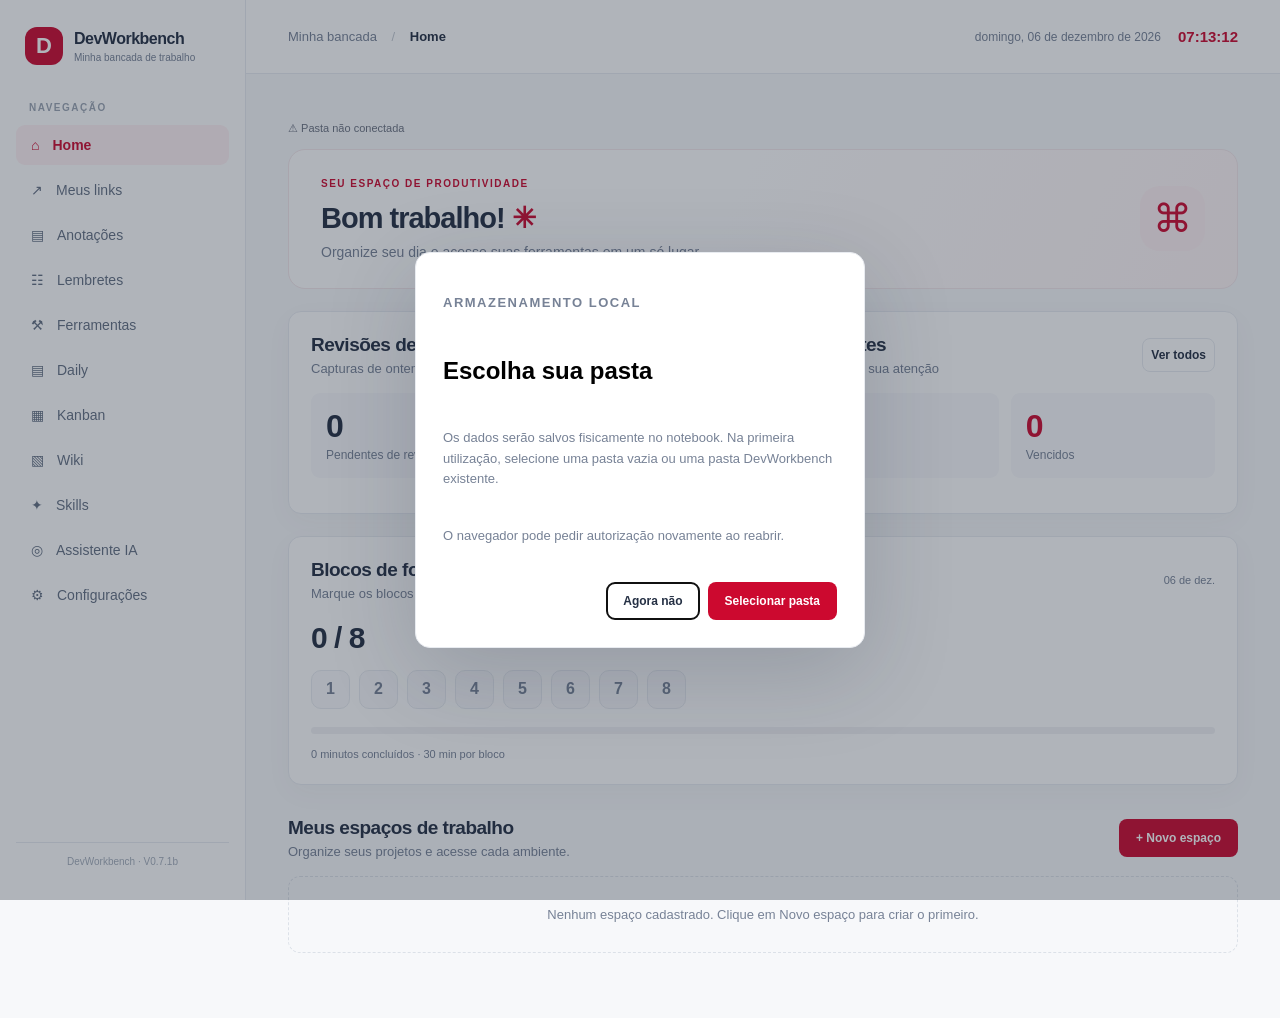
==== commit 9ac8115c: "Versão v.07.b" ====
--- a/index.html
+++ b/index.html
@@ -32,7 +32,7 @@
         <button class="nav-item" data-section="skills">✦ <span>Skills</span></button>
         <button class="nav-item" data-section="assistente">◎ <span>Assistente IA</span></button>
       <button class="nav-item" data-section="config">⚙ <span>Configurações</span></button></nav>
-      <div class="sidebar-bottom"><p class="sidebar-note">DevWorkbench · V0.7.1</p></div>
+      <div class="sidebar-bottom"><p class="sidebar-note">DevWorkbench · V0.7.1b</p></div>
     </aside>
     <main class="main">
       <header class="topbar"><div class="breadcrumb">Minha bancada <span>/</span> <strong id="breadcrumbSection">Home</strong></div><div class="clock"><span id="dateNow"></span><strong id="timeNow"></strong></div></header>
@@ -48,10 +48,10 @@
         </section>
         <section id="section-links" class="page"><div class="section-heading page-heading"><div><p class="eyebrow">ACESSO RÁPIDO</p><h1>Meus links</h1><p>Organize os portais e ferramentas que você usa.</p></div><button class="btn btn-primary" data-add-link>+ Adicionar link</button></div><div id="favoritesSection" class="favorites-section"><div class="favorites-heading"><span>★ Favoritos</span><small>Seus atalhos principais</small></div><div id="favoriteLinks" class="favorite-links"></div></div><input id="searchLinks" class="search" placeholder="Buscar por nome, URL, descrição ou tag..." aria-label="Buscar links"><select id="linkWorkspaceFilter"></select><div id="tagFilters" class="tag-filters"></div><div class="list-toolbar"><span id="linksCount"></span><label for="pageSize">Por página <select id="pageSize"><option value="12">12</option><option value="24">24</option><option value="48">48</option></select></label></div><div id="allLinks" class="links-grid"></div><div id="linksPagination" class="pagination"></div></section>
 
-        <section id="section-anotacoes" class="page"><div class="section-heading page-heading"><div><p class="eyebrow">CAPTURE AGORA · ORGANIZE DEPOIS</p><h1>Anotações</h1><p>Registros rápidos, mesmo sem título.</p></div><div><button class="btn btn-outline" id="quickNote">Captura rápida</button> <button class="btn btn-primary" id="newNote">+ Nova anotação</button></div></div><div id="noteStats" class="note-stats"></div><div class="filter-line"><input id="searchNotes" class="search" placeholder="Buscar título, conteúdo ou tags..."><select id="noteFilter"><option value="all">Todas</option><option value="untitled">Sem título</option><option value="pending">Pendentes de revisão</option><option value="reviewed">Revisadas</option><option value="archived">Arquivadas</option><option value="pinned">Fixadas</option></select></div><div class="filter-line"><select id="noteTypeFilter"></select><select id="noteWorkspaceFilter"></select><select id="noteTagFilter"></select><select id="noteDestination"><option value="">Todas as destinações</option><option value="wiki">Wiki</option><option value="demand">Demanda</option></select></div><div id="noteList" class="notes-list"></div></section>
-        <section id="section-lembretes" class="page"><div class="section-heading page-heading"><div><p class="eyebrow">ORGANIZAÇÃO DIÁRIA</p><h1>Lembretes</h1><p>Prioridades sempre no topo.</p></div></div><form id="reminderForm" class="panel reminder-form"><input id="remText" placeholder="O que precisa ser feito?" maxlength="240" required><div class="form-row"><label>Data <input id="remDate" type="date" required></label><label>Horário (opcional) <input id="remTime" type="time"></label><label>Tags <select id="remTags" multiple size="3"></select></label><label>Espaço de trabalho<select id="remSpace"></select></label><label class="priority-label"><input id="remPriority" type="checkbox"> Prioridade</label></div><div class="form-actions"><button id="cancelRemEdit" type="button" class="btn btn-outline" hidden>Cancelar edição</button><button class="btn btn-primary" type="submit" id="remSubmit">+ Adicionar lembrete</button></div></form><select id="remWorkspaceFilter"></select><div id="reminderGroups" class="reminder-groups"></div><details class="panel completed-panel"><summary>Concluídos <span id="completedCount"></span></summary><div id="completedReminders"></div></details></section>
+        <section id="section-anotacoes" class="page"><div class="section-heading page-heading"><div><p class="eyebrow">CAPTURE AGORA · ORGANIZE DEPOIS</p><h1>Anotações</h1><p>Registros rápidos, mesmo sem título.</p></div><div><button class="btn btn-outline" id="quickNote">Captura rápida</button> <button class="btn btn-primary" id="newNote">+ Nova anotação</button></div></div><div id="noteStats" class="note-stats"></div><div class="filter-line"><input id="searchNotes" class="search" placeholder="Buscar título, conteúdo ou tags..."><select id="noteFilter"><option value="all">Todas</option><option value="untitled">Sem título</option><option value="late">Vencidas</option><option value="today">Hoje</option><option value="pending">Pendentes de revisão</option><option value="reviewed">Revisadas</option><option value="archived">Arquivadas</option><option value="pinned">Fixadas</option></select></div><div class="filter-line"><select id="noteTypeFilter"></select><select id="noteWorkspaceFilter"></select><select id="noteTagFilter"></select><select id="noteDestination"><option value="">Todas as destinações</option><option value="wiki">Wiki</option><option value="demand">Demanda</option></select></div><div class="filter-line note-date-line"><select id="noteDateFilter"><option value="all">Todas as datas</option><option value="today">Hoje</option><option value="yesterday">Ontem</option><option value="7">Últimos 7 dias</option><option value="30">Últimos 30 dias</option><option value="custom">Personalizado</option></select><label id="noteFromWrap" hidden>De <input id="noteFrom" type="date"></label><label id="noteToWrap" hidden>Até <input id="noteTo" type="date"></label></div><div id="noteList" class="notes-list"></div></section>
+        <section id="section-lembretes" class="page"><div class="section-heading page-heading"><div><p class="eyebrow">ORGANIZAÇÃO DIÁRIA</p><h1>Lembretes</h1><p>Prioridades sempre no topo.</p></div></div><form id="reminderForm" class="panel reminder-form"><input id="remText" placeholder="O que precisa ser feito?" maxlength="240" required><div class="form-row"><label>Data <input id="remDate" type="date" required></label><label>Horário (opcional) <input id="remTime" type="time"></label><div class="rem-tag-field"><span>Tags</span><details id="remTagPicker" class="tag-picker"><summary>Selecionar tags</summary><div id="remTagOptions"></div></details><select id="remTags" multiple hidden></select></div><label>Espaço de trabalho<select id="remSpace"></select></label><label class="priority-label"><input id="remPriority" type="checkbox"> Prioridade</label></div><div class="form-actions"><button id="cancelRemEdit" type="button" class="btn btn-outline" hidden>Cancelar edição</button><button class="btn btn-primary" type="submit" id="remSubmit">+ Adicionar lembrete</button></div></form><select id="remWorkspaceFilter"></select><div id="reminderGroups" class="reminder-groups"></div><details class="panel completed-panel"><summary>Concluídos <span id="completedCount"></span></summary><div id="completedReminders"></div></details></section>
         <section id="section-ferramentas" class="page"><div class="section-heading page-heading"><div><p class="eyebrow">UTILITÁRIOS TÉCNICOS</p><h1>Ferramentas</h1><p>Recursos que funcionam diretamente no navegador.</p></div></div><a class="tool-card" href="tools/visualizador_csv_v2.html" target="_blank" rel="noopener"><span class="tool-icon">▤</span><span><strong>Visualizador e Validador CSV · V2</strong><small>SQL, filtros, comparação de registros, profiling e exportação CSV.</small></span><span class="red-text">Abrir ↗</span></a><p class="muted-note">O visualizador atual usa bibliotecas externas e pode exigir conexão com a internet.</p></section>
-        <section id="section-config" class="page"><div class="section-heading page-heading"><div><h1>Configurações</h1><p>Administração da bancada · V0.7.1</p></div></div><section class="panel config-panel"><h2>Armazenamento</h2><p id="configFolder"></p><button id="chooseFolder" class="btn btn-outline">Selecionar pasta</button></section><section class="panel config-panel"><h2>Blocos de foco</h2><div class="form-row"><label>Quantidade diária<input id="configBlocks" type="number" min="1" max="16"></label><label>Minutos por bloco<input id="configMinutes" type="number" min="1" max="240"></label></div><button id="saveConfig" class="btn btn-primary">Salvar configurações</button></section><section class="panel config-panel"><h2>Cadastro de tags</h2><div class="form-row"><input id="tagName" placeholder="Nova tag"><button class="btn btn-primary" id="addTag">Cadastrar</button></div><div id="tagList"></div></section></section><section id="section-placeholder" class="page"><div class="placeholder"><span class="placeholder-icon">◇</span><p class="eyebrow">EM CONSTRUÇÃO</p><h1 id="placeholderTitle">Em breve</h1><p>Vamos construir este módulo juntos, com calma e uma funcionalidade por vez.</p><button class="btn btn-outline" id="backHome">Voltar à Home</button></div></section>
+        <section id="section-config" class="page"><div class="section-heading page-heading"><div><h1>Configurações</h1><p>Administração da bancada · V0.7.1b</p></div></div><section class="panel config-panel"><h2>Armazenamento</h2><p id="configFolder"></p><button id="chooseFolder" class="btn btn-outline">Selecionar pasta</button></section><section class="panel config-panel"><h2>Blocos de foco</h2><div class="form-row"><label>Quantidade diária<input id="configBlocks" type="number" min="1" max="16"></label><label>Minutos por bloco<input id="configMinutes" type="number" min="1" max="240"></label></div><button id="saveConfig" class="btn btn-primary">Salvar configurações</button></section><section class="panel config-panel"><h2>Cadastro de tags</h2><div class="form-row"><input id="tagName" placeholder="Nova tag"><button class="btn btn-primary" id="addTag">Cadastrar</button></div><div id="tagList"></div></section></section><section id="section-placeholder" class="page"><div class="placeholder"><span class="placeholder-icon">◇</span><p class="eyebrow">EM CONSTRUÇÃO</p><h1 id="placeholderTitle">Em breve</h1><p>Vamos construir este módulo juntos, com calma e uma funcionalidade por vez.</p><button class="btn btn-outline" id="backHome">Voltar à Home</button></div></section>
       </div>
     </main>
   </div>
@@ -59,7 +59,7 @@
   <dialog id="confirmDialog" class="custom-confirm"><div class="dialog-form"><h2 id="confirmTitle">Confirmar ação</h2><p id="confirmMessage"></p><div class="dialog-actions"><button id="confirmCancel" class="btn btn-outline">Cancelar</button><button id="confirmYes" class="btn btn-primary">Confirmar</button></div></div></dialog>
   <dialog id="folderDialog"><div class="dialog-form"><p class="eyebrow">ARMAZENAMENTO LOCAL</p><h2>Escolha sua pasta</h2><p>Os dados serão salvos fisicamente no notebook. Na primeira utilização, selecione uma pasta vazia ou uma pasta DevWorkbench existente.</p><p>O navegador pode pedir autorização novamente ao reabrir.</p><div class="dialog-actions"><button id="folderCancel" class="btn btn-outline">Agora não</button><button id="folderConnect" class="btn btn-primary">Selecionar pasta</button></div></div></dialog>
   <div id="noteOverlay" class="note-overlay" hidden><div class="note-backdrop" id="noteBackdrop"></div><aside class="note-drawer"><div class="drawer-header"><div><h2>Editar anotação</h2><span id="noteSaveStatus">Aguardando edição</span></div><div><button id="expandNote" class="icon-btn" title="Expandir">⛶</button><button id="closeNote" class="icon-btn" title="Fechar">×</button></div></div><div class="drawer-body"><label>Título (opcional)</label><input id="noteTitle" placeholder="Definir depois..."><label>Tags cadastradas</label><details id="noteTagPicker" class="tag-picker"><summary>Selecionar tags</summary><div id="noteTagOptions"></div></details><select id="noteTags" multiple hidden></select><label>Espaço de trabalho (opcional)</label><select id="noteSpace"><option value="">Sem espaço</option></select><div class="drawer-check"><label><input id="noteReviewed" type="checkbox"> Revisada</label><label><input id="noteArchived" type="checkbox"> Arquivada</label></div><div class="drawer-check"><label><input type="checkbox" id="noteWiki"> Wiki</label><label><input type="checkbox" id="noteDemand"> Demanda</label><label><input type="checkbox" id="notePinned"> Fixada</label></div><label>Tipo de anotação</label><select id="noteType"></select><small id="noteMeta"></small><div id="editorToolbar"></div><div id="noteBody" contenteditable="true" role="textbox" aria-multiline="true"></div></div><div class="drawer-footer"><button id="deleteNote" class="btn btn-outline">Excluir</button><button id="saveNote" class="btn btn-primary">Salvar agora</button></div></aside></div>
-  <dialog id="linkDialog"><form id="linkForm" class="dialog-form"><div class="dialog-head"><div><p class="eyebrow">ACESSO RÁPIDO</p><h2 id="dialogTitle">Adicionar link</h2></div><button type="button" id="closeDialog" class="icon-btn" aria-label="Fechar">×</button></div><label for="linkName">Nome do link</label><input id="linkName" maxlength="80" required placeholder="Ex.: Portal GitHub"><label for="linkUrl">Endereço (URL)</label><input id="linkUrl" type="url" required placeholder="https://exemplo.com"><label for="linkTags">Tags cadastradas (Ctrl para múltiplas)</label><select id="linkTags" multiple size="3"></select><label>Espaço de trabalho</label><select id="linkSpace"></select><label for="linkDescription">Descrição (opcional)</label><textarea id="linkDescription" rows="3" maxlength="240" placeholder="Para que serve este link?"></textarea><div class="dialog-actions"><button type="button" id="cancelDialog" class="btn btn-outline">Cancelar</button><button type="submit" class="btn btn-primary">Salvar link</button></div></form></dialog>
+  <dialog id="linkDialog"><form id="linkForm" class="dialog-form"><div class="dialog-head"><div><p class="eyebrow">ACESSO RÁPIDO</p><h2 id="dialogTitle">Adicionar link</h2></div><button type="button" id="closeDialog" class="icon-btn" aria-label="Fechar">×</button></div><label for="linkName">Nome do link</label><input id="linkName" maxlength="80" required placeholder="Ex.: Portal GitHub"><label for="linkUrl">Endereço (URL)</label><input id="linkUrl" type="url" required placeholder="https://exemplo.com"><label for="linkTags">Tags cadastradas (Ctrl para múltiplas)</label><select id="linkTags" multiple size="3"></select><label>Espaço de trabalho</label><select id="linkSpace"></select><label for="linkDescription">Descrição (opcional)</label><textarea id="linkDescription" rows="3" maxlength="240" placeholder="Para que serve este link?"></textarea><div class="dialog-actions"><button type="button" id="deleteLink" class="btn btn-outline" hidden>Excluir link</button><button type="button" id="cancelDialog" class="btn btn-outline">Cancelar</button><button type="submit" class="btn btn-primary">Salvar link</button></div></form></dialog>
 <dialog id="spaceDialog"><form id="spaceForm" class="dialog-form"><div class="dialog-head"><div><p class="eyebrow">ESPAÇO DE TRABALHO</p><h2>Novo espaço</h2></div><button type="button" class="icon-btn" id="closeSpace" aria-label="Fechar">×</button></div><label for="spaceName">Nome do espaço</label><input id="spaceName" maxlength="70" required placeholder="Ex.: Governança GitHub"><label for="spaceDescription">Descrição</label><textarea id="spaceDescription" maxlength="180" rows="3" placeholder="Sobre o que é este espaço?"></textarea><div class="dialog-actions"><button type="button" id="cancelSpace" class="btn btn-outline">Cancelar</button><button type="submit" class="btn btn-primary">Criar espaço</button></div></form></dialog>
 <dialog id="modelDialog"><div class="dialog-form"><h2>Escolha um modelo</h2><div id="modelList"></div><button class="btn btn-outline" id="cancelModel">Cancelar</button></div></dialog><dialog id="workspaceDialog"><div class="dialog-form"><h2 id="workspaceTitle"></h2><div id="workspaceSummary"></div><button class="btn btn-outline" id="closeWorkspace">Fechar</button></div></dialog></body>
 </html>
--- a/css/style.css
+++ b/css/style.css
@@ -22,3 +22,6 @@
 
 /* V0.7.1 */
 .drawer-body{display:flex;flex-direction:column;min-height:0;overflow-y:auto;gap:8px}.drawer-body>*{flex-shrink:0}#noteBody{flex:0 0 auto;min-height:360px;height:auto;resize:none;overflow:visible;display:flow-root;white-space:normal}#noteBody h1,#noteBody h2,#noteBody h3{margin:14px 0 5px;line-height:1.3}#noteBody p{margin:4px 0 12px;min-height:1.4em}#editorToolbar{flex-shrink:0;top:0}.tag-picker{border:1px solid var(--line);border-radius:8px;background:white;padding:10px}.tag-picker summary{cursor:pointer}.tag-picker label{display:flex;gap:8px;align-items:center;padding:5px}.config-panel{margin-bottom:16px}.config-panel h2{margin-top:0}#noteTags[hidden]{display:none!important}
+
+/* V0.7.1b */
+#noteList{margin-top:24px;grid-template-columns:repeat(auto-fit,minmax(min(100%,245px),1fr));gap:12px}.note-card{padding:13px;min-height:130px;height:145px;display:flex;flex-direction:column;gap:5px;overflow:hidden}.note-card-top{display:flex;justify-content:space-between;gap:8px;width:100%;font-size:11px;color:var(--muted)}.note-card strong,.note-card>small{white-space:nowrap;overflow:hidden;text-overflow:ellipsis;width:100%}.note-card p{margin:0;display:-webkit-box;-webkit-line-clamp:2;-webkit-box-orient:vertical;overflow:hidden;line-height:1.45;flex:1}.note-overdue{border-left:3px solid var(--red)}.note-date-line{flex-wrap:wrap;align-items:center;margin-top:10px}.note-date-line input{border:1px solid var(--line);border-radius:8px;padding:9px}.note-date-line label[hidden],#remTags[hidden],#deleteLink[hidden]{display:none!important}.note-stats{grid-template-columns:repeat(auto-fit,minmax(105px,1fr))!important}.rem-tag-field{display:flex;flex-direction:column;gap:6px;font-size:12px;color:var(--muted);width:200px}.rem-tag-field .tag-picker{position:relative;color:var(--text);margin:0}.rem-tag-field summary{white-space:nowrap;overflow:hidden;text-overflow:ellipsis}.rem-tag-field #remTagOptions{position:absolute;top:100%;left:0;right:0;background:white;border:1px solid var(--line);border-radius:8px;padding:8px;z-index:20;max-height:220px;overflow:auto;box-shadow:0 6px 20px #0002}.rem-tag-field #remTagOptions label{display:flex;align-items:center;gap:8px;padding:5px;color:var(--text)}#deleteLink{margin-right:auto;color:var(--red)}
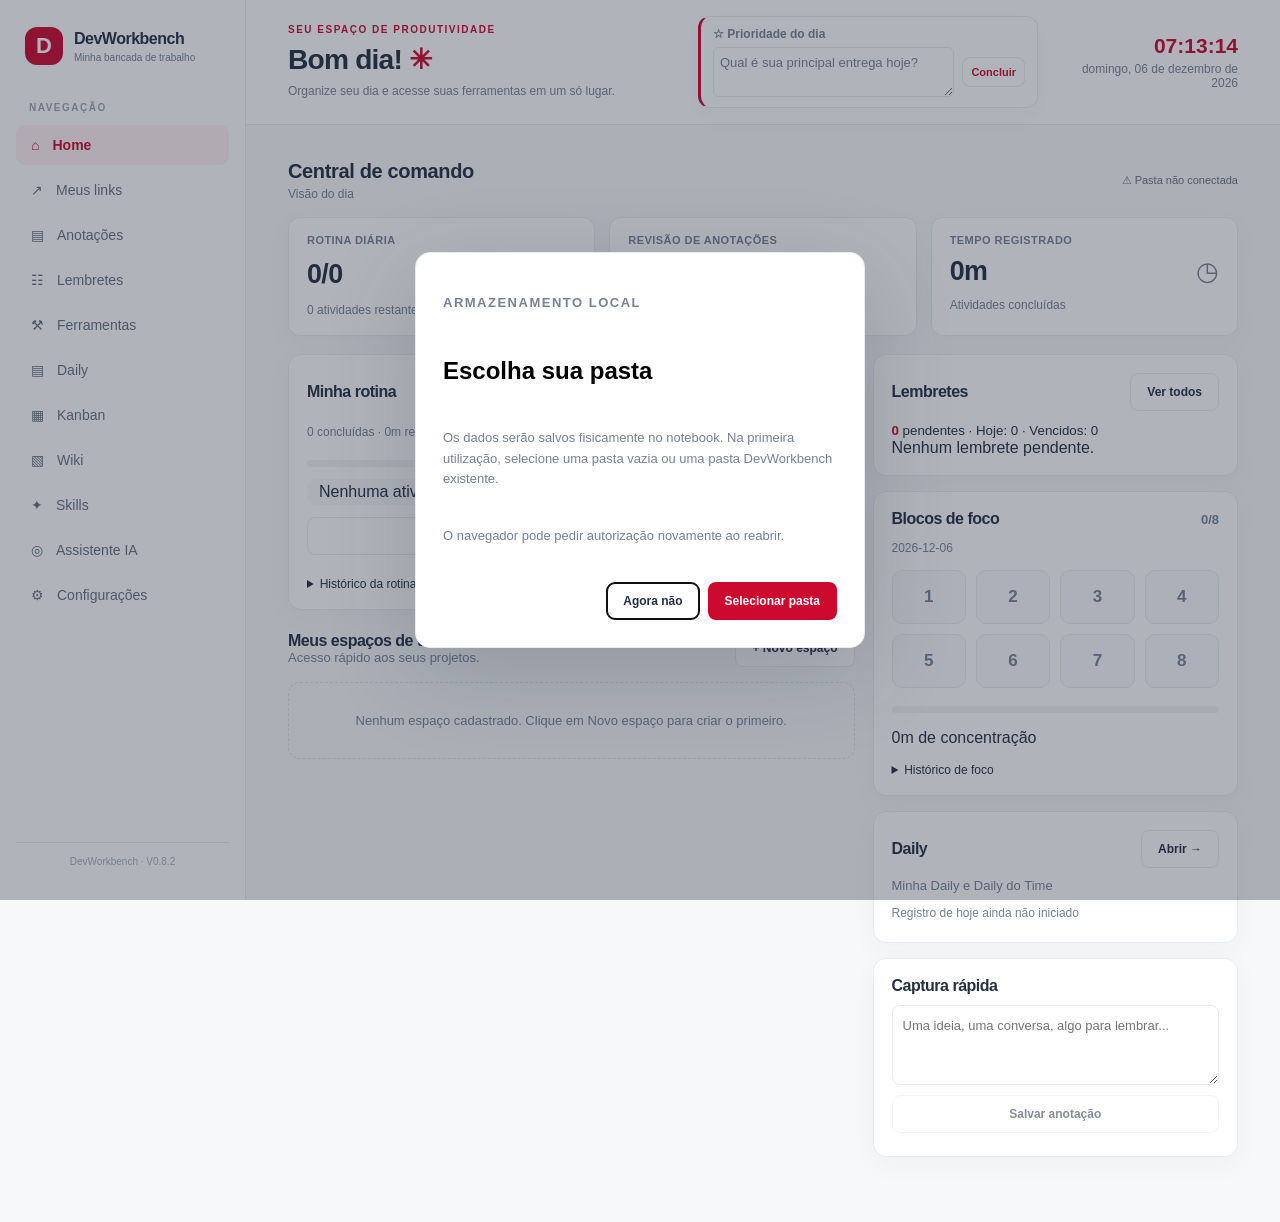
==== commit df4f0cc6: "Versão v.08.b" ====
--- a/index.html
+++ b/index.html
@@ -10,7 +10,7 @@
 <script src="js/catalog.js" defer></script>
 <script src="js/links.js" defer></script>
 <script src="js/spaces.js" defer></script>
-<script src="js/home.js" defer></script>
+<script src="js/routine.js" defer></script><script src="js/daily.js" defer></script><script src="js/focus.js" defer></script><script src="js/home.js" defer></script>
 <script src="js/reminders.js" defer></script>
 <script src="js/notes.js" defer></script>
 <script src="js/config.js" defer></script><script src="js/app.js" defer></script>
@@ -32,26 +32,32 @@
         <button class="nav-item" data-section="skills">✦ <span>Skills</span></button>
         <button class="nav-item" data-section="assistente">◎ <span>Assistente IA</span></button>
       <button class="nav-item" data-section="config">⚙ <span>Configurações</span></button></nav>
-      <div class="sidebar-bottom"><p class="sidebar-note">DevWorkbench · V0.7.1b</p></div>
+      <div class="sidebar-bottom"><p class="sidebar-note">DevWorkbench · V0.8.2</p></div>
     </aside>
     <main class="main">
-      <header class="topbar"><div class="breadcrumb">Minha bancada <span>/</span> <strong id="breadcrumbSection">Home</strong></div><div class="clock"><span id="dateNow"></span><strong id="timeNow"></strong></div></header>
+      <header class="topbar home-header"><div class="breadcrumb">Minha bancada <span>/</span> <strong id="breadcrumbSection">Home</strong></div><div class="home-greeting"><p class="eyebrow">SEU ESPAÇO DE PRODUTIVIDADE</p><h1><span id="greetingNow">Boa tarde!</span> <span class="wave">✳</span></h1><p>Organize seu dia e acesse suas ferramentas em um só lugar.</p></div><div class="dw-priority"><label for="priorityText">☆ Prioridade do dia</label><div class="priority-controls"><textarea id="priorityText" rows="2" placeholder="Qual é sua principal entrega hoje?"></textarea><button id="priorityDone" class="btn btn-outline" type="button">Concluir</button></div></div><div class="clock"><span id="dateNow"></span><strong id="timeNow"></strong></div></header>
       <div class="content">
         <section id="section-inicio" class="page active">
-          <p id="folderStatus" class="muted-note">Pasta não conectada</p><div class="welcome"><div><p class="eyebrow">SEU ESPAÇO DE PRODUTIVIDADE</p><h1>Bom trabalho! <span class="wave">✳</span></h1><p>Organize seu dia e acesse suas ferramentas em um só lugar.</p></div><div class="welcome-icon">⌘</div></div>
-          <div class="home-grid">
-            <section class="panel"><div class="panel-heading"><div><h2>Revisões de anotações</h2><p>Capturas de ontem e anteriores</p></div><button class="btn btn-outline btn-small" data-goto="anotacoes">Ver anotações</button></div><div class="home-numbers"><div><strong id="reviewPending">0</strong><small>Pendentes de revisão</small></div></div><div id="reviewPreview" hidden></div></section>
-            <section class="panel"><div class="panel-heading"><div><h2>Lembretes</h2><p>O que exige sua atenção</p></div><button class="btn btn-outline btn-small" data-goto="lembretes">Ver todos</button></div><div class="home-numbers"><div><strong id="remToday">0</strong><small>Hoje</small></div><div><strong id="remOverdue" class="red-text">0</strong><small>Vencidos</small></div></div><div id="remPreview" class="mini-list"></div></section>
-          </div>
-          <section class="panel home-focus"><div class="panel-heading"><div><h2>Blocos de foco</h2><p>Marque os blocos concluídos</p></div><span id="focusDate" class="focus-date"></span></div><div class="focus-summary"><strong id="focusProgress">0 / 8</strong></div><div id="focusChecks" class="focus-checks"></div><div class="focus-track"><div id="focusBar"></div></div><p id="focusTime" class="focus-hint"></p></section>
-          <div class="section-heading spaces-heading"><div><h2>Meus espaços de trabalho</h2><p>Organize seus projetos e acesse cada ambiente.</p></div><button class="btn btn-primary" id="addSpace">+ Novo espaço</button></div><div id="spaceCards" class="links-grid"></div>
+<div class="command-heading"><div><h2>Central de comando</h2><p>Visão do dia</p></div><span class="muted-note" id="folderStatus"></span></div>
+<div class="dw-stats command-stats">
+ <div class="panel command-stat"><span>ROTINA DIÁRIA</span><div class="command-stat-value"><strong id="routineStat">0/0</strong><span class="command-ring" id="routineRing" aria-hidden="true"></span></div><small id="routineRemaining">0 atividades restantes</small></div>
+ <button type="button" class="panel command-stat" id="reviewGo"><span>REVISÃO DE ANOTAÇÕES</span><div class="command-stat-value"><strong id="reviewPending">0</strong><span class="command-symbol" aria-hidden="true">▤</span></div><small>Consultar pendências →</small></button>
+ <div class="panel command-stat"><span>TEMPO REGISTRADO</span><div class="command-stat-value"><strong id="routineRecorded">0m</strong><span class="command-symbol" aria-hidden="true">◷</span></div><small>Atividades concluídas</small></div>
+</div>
+<div class="dw-home command-home"><div class="command-left">
+<section class="panel"><div class="panel-heading"><h2>Minha rotina</h2><button id="routineAdd" class="btn btn-primary">+ Atividade</button></div><p id="routineSummary" class="muted-note"></p><div class="focus-track"><div id="routineBar"></div></div><form id="routineForm" hidden><input id="routineName" placeholder="Atividade" required><label>Início <input id="routineStart" type="time"></label><label>Fim <input id="routineEnd" type="time"></label><button class="btn btn-primary">Salvar</button></form><div id="routineRows"></div><button id="routineExpand" class="btn btn-outline dw-wide">Ver rotina completa</button><details><summary>Histórico da rotina</summary><input id="routineDate" type="date"><div id="routineHistory"></div></details></section>
+<div class="section-heading spaces-heading"><div><h2>Meus espaços de trabalho</h2><p>Acesso rápido aos seus projetos.</p></div><button class="btn btn-outline" id="addSpace">+ Novo espaço</button></div><div id="spaceCards" class="links-grid command-spaces"></div>
+</div><div class="dw-side command-right"><section class="panel"><div class="panel-heading"><h2>Lembretes</h2><button class="btn btn-outline" data-goto="lembretes">Ver todos</button></div><small><strong id="remTotal">0</strong> pendentes · Hoje: <span id="remToday">0</span> · Vencidos: <span id="remOverdue">0</span></small><div id="remPreview"></div></section><section class="panel"><div class="panel-heading"><h2>Blocos de foco</h2><strong id="focusProgress">0/8</strong></div><span id="focusDate" class="muted-note"></span><div id="focusChecks" class="focus-checks"></div><div class="focus-track"><div id="focusBar"></div></div><p id="focusTime"></p><details><summary>Histórico de foco</summary><div id="focusHistory"></div></details></section>
+<section class="panel dw-daily-link"><div class="panel-heading"><h2>Daily</h2><button class="btn btn-outline" id="homeDailyOpen">Abrir →</button></div><p>Minha Daily e Daily do Time</p><small id="homeDailyStatus" class="muted-note">Registro de hoje ainda não iniciado.</small></section>
+<section class="panel command-capture"><div class="panel-heading"><h2>Captura rápida</h2></div><textarea id="homeCapture" rows="3" placeholder="Uma ideia, uma conversa, algo para lembrar..." aria-label="Anotação rápida"></textarea><button class="btn btn-outline dw-wide" id="homeCaptureSave" disabled>Salvar anotação</button><small id="homeCaptureStatus" role="status"></small></section>
+</div></div>
         </section>
-        <section id="section-links" class="page"><div class="section-heading page-heading"><div><p class="eyebrow">ACESSO RÁPIDO</p><h1>Meus links</h1><p>Organize os portais e ferramentas que você usa.</p></div><button class="btn btn-primary" data-add-link>+ Adicionar link</button></div><div id="favoritesSection" class="favorites-section"><div class="favorites-heading"><span>★ Favoritos</span><small>Seus atalhos principais</small></div><div id="favoriteLinks" class="favorite-links"></div></div><input id="searchLinks" class="search" placeholder="Buscar por nome, URL, descrição ou tag..." aria-label="Buscar links"><select id="linkWorkspaceFilter"></select><div id="tagFilters" class="tag-filters"></div><div class="list-toolbar"><span id="linksCount"></span><label for="pageSize">Por página <select id="pageSize"><option value="12">12</option><option value="24">24</option><option value="48">48</option></select></label></div><div id="allLinks" class="links-grid"></div><div id="linksPagination" class="pagination"></div></section>
+        <section id="section-daily" class="page"><div class="section-heading"><h1>Daily</h1><input id="dailyDate" type="date"></div><div class="panel" id="dailyPriority"></div><div class="dw-daily"><section class="panel"><h2>Minha Daily</h2><label>O que fiz ontem?<textarea id="dailyYesterday" rows="5"></textarea></label><label>O que vou fazer hoje?<textarea id="dailyToday" rows="5"></textarea></label><label>Impedimentos<textarea id="dailyBlockers" rows="3"></textarea></label><button id="dailyImport" class="btn btn-outline">Aproveitar atividades da rotina</button><button id="dailyCopy" class="btn btn-outline">Copiar minha Daily</button></section><section class="panel"><h2>Daily do Time</h2><div id="dailyPeople"></div><form id="personForm"><input id="personName" placeholder="Nome do integrante" required><button class="btn btn-primary">+ Adicionar</button></form><label>Alinhamentos gerais<textarea id="dailyGeneral" rows="4"></textarea></label></section></div><section class="panel"><h2>Histórico de Dailys</h2><div id="dailyHistory"></div><p id="dailyStatus" role="status"></p></section></section><section id="section-links" class="page"><div class="section-heading page-heading"><div><p class="eyebrow">ACESSO RÁPIDO</p><h1>Meus links</h1><p>Organize os portais e ferramentas que você usa.</p></div><button class="btn btn-primary" data-add-link>+ Adicionar link</button></div><div id="favoritesSection" class="favorites-section"><div class="favorites-heading"><span>★ Favoritos</span><small>Seus atalhos principais</small></div><div id="favoriteLinks" class="favorite-links"></div></div><input id="searchLinks" class="search" placeholder="Buscar por nome, URL, descrição ou tag..." aria-label="Buscar links"><select id="linkWorkspaceFilter"></select><div id="tagFilters" class="tag-filters"></div><div class="list-toolbar"><span id="linksCount"></span><label for="pageSize">Por página <select id="pageSize"><option value="12">12</option><option value="24">24</option><option value="48">48</option></select></label></div><div id="allLinks" class="links-grid"></div><div id="linksPagination" class="pagination"></div></section>
 
-        <section id="section-anotacoes" class="page"><div class="section-heading page-heading"><div><p class="eyebrow">CAPTURE AGORA · ORGANIZE DEPOIS</p><h1>Anotações</h1><p>Registros rápidos, mesmo sem título.</p></div><div><button class="btn btn-outline" id="quickNote">Captura rápida</button> <button class="btn btn-primary" id="newNote">+ Nova anotação</button></div></div><div id="noteStats" class="note-stats"></div><div class="filter-line"><input id="searchNotes" class="search" placeholder="Buscar título, conteúdo ou tags..."><select id="noteFilter"><option value="all">Todas</option><option value="untitled">Sem título</option><option value="late">Vencidas</option><option value="today">Hoje</option><option value="pending">Pendentes de revisão</option><option value="reviewed">Revisadas</option><option value="archived">Arquivadas</option><option value="pinned">Fixadas</option></select></div><div class="filter-line"><select id="noteTypeFilter"></select><select id="noteWorkspaceFilter"></select><select id="noteTagFilter"></select><select id="noteDestination"><option value="">Todas as destinações</option><option value="wiki">Wiki</option><option value="demand">Demanda</option></select></div><div class="filter-line note-date-line"><select id="noteDateFilter"><option value="all">Todas as datas</option><option value="today">Hoje</option><option value="yesterday">Ontem</option><option value="7">Últimos 7 dias</option><option value="30">Últimos 30 dias</option><option value="custom">Personalizado</option></select><label id="noteFromWrap" hidden>De <input id="noteFrom" type="date"></label><label id="noteToWrap" hidden>Até <input id="noteTo" type="date"></label></div><div id="noteList" class="notes-list"></div></section>
+        <section id="section-anotacoes" class="page"><div class="section-heading page-heading"><div><p class="eyebrow">CAPTURE AGORA · ORGANIZE DEPOIS</p><h1>Anotações</h1><p>Registros rápidos, mesmo sem título.</p></div><div><button class="btn btn-outline" id="quickNote">Captura rápida</button> <button class="btn btn-primary" id="newNote">+ Nova anotação</button></div></div><div id="noteStats" class="note-stats"></div><section class="note-type-panel" aria-label="Tipos e destinações"><div class="note-type-heading">Tipos de anotação e destinações</div><div id="noteTypes" class="note-types"></div></section><div class="filter-line"><input id="searchNotes" class="search" placeholder="Buscar título, conteúdo ou tags..."><select id="noteFilter"><option value="all">Todas</option><option value="untitled">Sem título</option><option value="late">Vencidas</option><option value="today">Hoje</option><option value="pending">Pendentes de revisão</option><option value="reviewed">Revisadas</option><option value="archived">Arquivadas</option><option value="pinned">Fixadas</option></select></div><div class="filter-line"><select id="noteTypeFilter"></select><select id="noteWorkspaceFilter"></select><select id="noteTagFilter"></select><select id="noteDestination"><option value="">Todas as destinações</option><option value="wiki">Wiki</option><option value="demand">Demanda</option></select></div><div class="filter-line note-date-line"><select id="noteDateFilter"><option value="all">Todas as datas</option><option value="today">Hoje</option><option value="yesterday">Ontem</option><option value="7">Últimos 7 dias</option><option value="30">Últimos 30 dias</option><option value="custom">Personalizado</option></select><label id="noteFromWrap" hidden>De <input id="noteFrom" type="date"></label><label id="noteToWrap" hidden>Até <input id="noteTo" type="date"></label></div><div id="noteList" class="notes-list"></div></section>
         <section id="section-lembretes" class="page"><div class="section-heading page-heading"><div><p class="eyebrow">ORGANIZAÇÃO DIÁRIA</p><h1>Lembretes</h1><p>Prioridades sempre no topo.</p></div></div><form id="reminderForm" class="panel reminder-form"><input id="remText" placeholder="O que precisa ser feito?" maxlength="240" required><div class="form-row"><label>Data <input id="remDate" type="date" required></label><label>Horário (opcional) <input id="remTime" type="time"></label><div class="rem-tag-field"><span>Tags</span><details id="remTagPicker" class="tag-picker"><summary>Selecionar tags</summary><div id="remTagOptions"></div></details><select id="remTags" multiple hidden></select></div><label>Espaço de trabalho<select id="remSpace"></select></label><label class="priority-label"><input id="remPriority" type="checkbox"> Prioridade</label></div><div class="form-actions"><button id="cancelRemEdit" type="button" class="btn btn-outline" hidden>Cancelar edição</button><button class="btn btn-primary" type="submit" id="remSubmit">+ Adicionar lembrete</button></div></form><select id="remWorkspaceFilter"></select><div id="reminderGroups" class="reminder-groups"></div><details class="panel completed-panel"><summary>Concluídos <span id="completedCount"></span></summary><div id="completedReminders"></div></details></section>
         <section id="section-ferramentas" class="page"><div class="section-heading page-heading"><div><p class="eyebrow">UTILITÁRIOS TÉCNICOS</p><h1>Ferramentas</h1><p>Recursos que funcionam diretamente no navegador.</p></div></div><a class="tool-card" href="tools/visualizador_csv_v2.html" target="_blank" rel="noopener"><span class="tool-icon">▤</span><span><strong>Visualizador e Validador CSV · V2</strong><small>SQL, filtros, comparação de registros, profiling e exportação CSV.</small></span><span class="red-text">Abrir ↗</span></a><p class="muted-note">O visualizador atual usa bibliotecas externas e pode exigir conexão com a internet.</p></section>
-        <section id="section-config" class="page"><div class="section-heading page-heading"><div><h1>Configurações</h1><p>Administração da bancada · V0.7.1b</p></div></div><section class="panel config-panel"><h2>Armazenamento</h2><p id="configFolder"></p><button id="chooseFolder" class="btn btn-outline">Selecionar pasta</button></section><section class="panel config-panel"><h2>Blocos de foco</h2><div class="form-row"><label>Quantidade diária<input id="configBlocks" type="number" min="1" max="16"></label><label>Minutos por bloco<input id="configMinutes" type="number" min="1" max="240"></label></div><button id="saveConfig" class="btn btn-primary">Salvar configurações</button></section><section class="panel config-panel"><h2>Cadastro de tags</h2><div class="form-row"><input id="tagName" placeholder="Nova tag"><button class="btn btn-primary" id="addTag">Cadastrar</button></div><div id="tagList"></div></section></section><section id="section-placeholder" class="page"><div class="placeholder"><span class="placeholder-icon">◇</span><p class="eyebrow">EM CONSTRUÇÃO</p><h1 id="placeholderTitle">Em breve</h1><p>Vamos construir este módulo juntos, com calma e uma funcionalidade por vez.</p><button class="btn btn-outline" id="backHome">Voltar à Home</button></div></section>
+        <section id="section-config" class="page"><div class="section-heading page-heading"><div><h1>Configurações</h1><p>Administração da bancada · V0.8.2</p></div></div><section class="panel config-panel"><h2>Armazenamento</h2><p id="configFolder"></p><button id="chooseFolder" class="btn btn-outline">Selecionar pasta</button></section><section class="panel config-panel"><h2>Blocos de foco</h2><div class="form-row"><label>Quantidade diária<input id="configBlocks" type="number" min="1" max="16"></label><label>Minutos por bloco<input id="configMinutes" type="number" min="1" max="240"></label></div><button id="saveConfig" class="btn btn-primary">Salvar configurações</button></section><section class="panel config-panel"><h2>Cadastro de tags</h2><div class="form-row"><input id="tagName" placeholder="Nova tag"><button class="btn btn-primary" id="addTag">Cadastrar</button></div><div id="tagList"></div></section></section><section id="section-placeholder" class="page"><div class="placeholder"><span class="placeholder-icon">◇</span><p class="eyebrow">EM CONSTRUÇÃO</p><h1 id="placeholderTitle">Em breve</h1><p>Vamos construir este módulo juntos, com calma e uma funcionalidade por vez.</p><button class="btn btn-outline" id="backHome">Voltar à Home</button></div></section>
       </div>
     </main>
   </div>
--- a/css/style.css
+++ b/css/style.css
@@ -25,3 +25,15 @@
 
 /* V0.7.1b */
 #noteList{margin-top:24px;grid-template-columns:repeat(auto-fit,minmax(min(100%,245px),1fr));gap:12px}.note-card{padding:13px;min-height:130px;height:145px;display:flex;flex-direction:column;gap:5px;overflow:hidden}.note-card-top{display:flex;justify-content:space-between;gap:8px;width:100%;font-size:11px;color:var(--muted)}.note-card strong,.note-card>small{white-space:nowrap;overflow:hidden;text-overflow:ellipsis;width:100%}.note-card p{margin:0;display:-webkit-box;-webkit-line-clamp:2;-webkit-box-orient:vertical;overflow:hidden;line-height:1.45;flex:1}.note-overdue{border-left:3px solid var(--red)}.note-date-line{flex-wrap:wrap;align-items:center;margin-top:10px}.note-date-line input{border:1px solid var(--line);border-radius:8px;padding:9px}.note-date-line label[hidden],#remTags[hidden],#deleteLink[hidden]{display:none!important}.note-stats{grid-template-columns:repeat(auto-fit,minmax(105px,1fr))!important}.rem-tag-field{display:flex;flex-direction:column;gap:6px;font-size:12px;color:var(--muted);width:200px}.rem-tag-field .tag-picker{position:relative;color:var(--text);margin:0}.rem-tag-field summary{white-space:nowrap;overflow:hidden;text-overflow:ellipsis}.rem-tag-field #remTagOptions{position:absolute;top:100%;left:0;right:0;background:white;border:1px solid var(--line);border-radius:8px;padding:8px;z-index:20;max-height:220px;overflow:auto;box-shadow:0 6px 20px #0002}.rem-tag-field #remTagOptions label{display:flex;align-items:center;gap:8px;padding:5px;color:var(--text)}#deleteLink{margin-right:auto;color:var(--red)}
+/* V0.8 */
+.dw-priority{background:#cc092f;color:white;border-radius:12px;padding:18px;margin:16px 0;display:grid;grid-template-columns:1fr auto;gap:8px;align-items:center}.dw-priority small{grid-column:1/-1;letter-spacing:1px;font-weight:700}.dw-priority input{background:transparent;color:white;border:0;border-bottom:1px solid #ffffff80;font-size:20px;font-weight:650;min-width:0}.dw-priority input::placeholder{color:#ffd5de}.dw-priority button{background:white;color:#cc092f}.dw-stats{display:grid;grid-template-columns:repeat(4,minmax(0,1fr));gap:12px;margin-bottom:14px}.dw-stats .panel{display:flex;flex-direction:column;text-align:left;gap:6px;font-size:13px}.dw-stats strong{font-size:27px}.dw-home{display:grid;grid-template-columns:minmax(0,1.8fr) minmax(0,1fr);gap:14px;align-items:start}.dw-side{display:grid;gap:12px}.dw-task{display:flex;align-items:center;gap:9px;border-bottom:1px solid #edf0f3;padding:10px 0;flex-wrap:wrap}.dw-task span{flex:1;min-width:100px}.dw-task small,.dw-rem small{color:#667085;font-size:11px}.dw-task input,.dw-rem input{accent-color:#cc092f}.dw-wide{width:100%;margin:12px 0}.dw-rem{display:grid;grid-template-columns:auto 1fr;gap:5px 8px;padding:9px 0;border-bottom:1px solid #edf0f3}.dw-rem small{grid-column:2}.dw-daily-link{margin-top:16px}.dw-daily{display:grid;grid-template-columns:1fr 1fr;gap:14px;margin:14px 0;align-items:start}.dw-daily label,#focusForm label{display:block;margin:12px 0}.dw-daily textarea{display:block;width:100%;margin-top:6px;resize:vertical}.dw-person{border-bottom:1px solid #e5e7eb;padding:12px 0}.dw-person strong{margin-right:8px}.dw-person textarea{margin-top:8px}.dw-person button{margin-left:5px}.dw-home details{margin-top:10px;font-size:12px}.dw-home summary{cursor:pointer}.dw-home .focus-track>div{height:100%;background:#cc092f}.dw-home form:not([hidden]){display:flex;gap:8px;flex-wrap:wrap;margin:10px 0}.dw-home [hidden]{display:none!important}#dailyHistory{display:flex;gap:8px;flex-wrap:wrap}#focusForm input,#focusForm select{display:block;width:100%}@media(max-width:850px){.dw-home,.dw-daily{grid-template-columns:1fr}.dw-stats{grid-template-columns:repeat(2,1fr)}}
+
+/* V0.8.1 — refinamento de layout */
+.topbar .home-greeting,.topbar .dw-priority{display:none}.topbar.home-header{height:auto;min-height:116px;display:grid;grid-template-columns:minmax(0,1fr) minmax(0,340px) minmax(112px,auto);gap:20px;padding-block:16px;align-items:center}.home-header .breadcrumb{display:none}.home-header .home-greeting{display:block;min-width:0}.home-greeting .eyebrow{margin:0 0 8px}.home-greeting h1{font-size:clamp(22px,2.2vw,29px);letter-spacing:-.8px;margin:0 0 6px}.home-greeting p:last-child{font-size:12px;color:var(--muted);margin:0;line-height:1.5}.home-header .clock{display:flex;flex-direction:column;align-items:flex-end;gap:4px;text-align:right;min-width:0}.home-header .clock strong{order:-1;font-size:21px}.home-header .clock span{max-width:180px;overflow-wrap:anywhere}.home-header .dw-priority{display:flex;flex-direction:column;align-items:stretch;background:#fff;color:var(--text);border:1px solid var(--line);border-left:3px solid var(--red);margin:0;padding:10px 12px;gap:6px;min-width:0;box-shadow:var(--shadow)}.dw-priority label{font-size:12px;color:var(--muted);font-weight:700}.priority-controls{display:flex;align-items:center;gap:8px;min-width:0}.priority-controls textarea{flex:1;min-width:0;width:100%;resize:vertical;min-height:40px;max-height:120px;line-height:1.4;border:1px solid var(--line);border-radius:6px;padding:6px;color:var(--text);font-size:13px;overflow-wrap:anywhere}.priority-controls button{font-size:11px;padding:8px;flex:0 0 auto;max-width:100%}.priority-controls textarea::placeholder{color:var(--muted)}
+#focusChecks{display:grid;grid-template-columns:repeat(4,minmax(0,1fr));gap:10px;margin-top:12px}.focus-check{width:100%;height:54px;min-width:0;font-size:17px}.focus-check.completed{background:var(--red-soft);color:var(--red)}
+#noteStats.note-stats{grid-template-columns:repeat(3,minmax(0,1fr))!important;gap:12px;margin-bottom:14px}.note-stat{min-width:0;display:flex;flex-direction:column;gap:6px;padding:16px;overflow-wrap:anywhere}.note-stat>span{font-size:13px;color:var(--muted)}.note-stat strong{font-size:30px;line-height:1.15;overflow-wrap:anywhere}.note-stat small{font-size:11px;color:var(--muted);line-height:1.4}.note-stat.selected,.note-type-chip.selected{border-color:var(--red);background:var(--red-soft)}.note-type-panel{background:white;border:1px solid var(--line);border-radius:10px;padding:14px;margin-bottom:18px;min-width:0}.note-type-heading{font-size:11px;color:var(--muted);font-weight:700;margin-bottom:10px}.note-types{display:flex;flex-wrap:wrap;gap:7px}.note-type-chip{display:inline-flex;align-items:center;gap:8px;max-width:100%;min-width:0;border:1px solid var(--line);border-radius:7px;background:#f7f8fa;color:var(--text);padding:7px 10px;font-size:12px;text-align:left}.note-type-chip span{min-width:0;overflow-wrap:anywhere}.note-type-chip strong{font-size:12px;padding:2px 6px;background:white;border-radius:4px;flex-shrink:0}.note-card-top{min-width:0;align-items:center}.note-card-top small{min-width:0;white-space:nowrap;overflow:hidden;text-overflow:ellipsis}.note-card-top span{flex-shrink:0;font-size:10px}.note-card p{overflow-wrap:anywhere}.note-card strong,.note-card>small{min-width:0}.panel,.space-card,.link-card,.dw-stats .panel,.panel-heading>*,.section-heading>*,.filter-line>*,.dw-rem>*,.dw-task span,.mini-item,.tag,.tag-filter,.dw-person,.dw-daily>*,.favorite-link{min-width:0;max-width:100%;overflow-wrap:anywhere}.panel-heading,.section-heading{flex-wrap:wrap}.btn{max-width:100%;white-space:normal;overflow-wrap:anywhere}.dw-stats strong{overflow-wrap:anywhere}.dw-task span{min-width:0;flex-basis:100px}.space-card h3,.link-card h3{overflow-wrap:anywhere}.filter-line{flex-wrap:wrap}.filter-line select{min-width:0;max-width:100%}.dw-person strong{overflow-wrap:anywhere}.dw-daily textarea{min-width:0;max-width:100%}
+@media(max-width:1100px){.topbar.home-header{grid-template-columns:minmax(0,1fr) minmax(0,285px) minmax(95px,auto);gap:12px}.home-header .clock strong{font-size:18px}}@media(max-width:900px){.topbar.home-header{grid-template-columns:minmax(0,1fr) auto}.home-header .home-greeting{grid-column:1;grid-row:1}.home-header .clock{grid-column:2;grid-row:1}.home-header .dw-priority{grid-column:1/-1;grid-row:2}.focus-check{height:50px}}@media(max-width:520px){#noteStats.note-stats{grid-template-columns:repeat(auto-fit,minmax(min(100%,100px),1fr))!important;gap:6px}.note-stat{padding:10px}.note-stat strong{font-size:24px}.home-greeting h1{font-size:22px}.priority-controls{flex-wrap:wrap}.priority-controls textarea{flex-basis:100%}}
+
+/* V0.8.2 - Central de comando: estilos restritos à Home */
+#section-inicio .command-heading{display:flex;align-items:center;justify-content:space-between;gap:12px;margin-bottom:16px;flex-wrap:wrap}#section-inicio .command-heading h2{font-size:20px;letter-spacing:-.35px;margin:0 0 4px}#section-inicio .command-heading p{margin:0;color:var(--muted);font-size:12px}#section-inicio .command-stats{grid-template-columns:repeat(3,minmax(0,1fr));gap:14px;margin-bottom:18px}#section-inicio .command-stat{padding:16px 18px;gap:9px;min-width:0;background:white;color:var(--text);border:1px solid var(--line);border-radius:12px}#section-inicio button.command-stat{cursor:pointer}#section-inicio button.command-stat:hover{border-color:var(--red)}#section-inicio .command-stat>span{font-size:11px;letter-spacing:.45px;color:var(--muted);font-weight:700}#section-inicio .command-stat small{font-size:12px;color:var(--muted);line-height:1.4}#section-inicio .command-stat-value{display:flex;align-items:center;justify-content:space-between;gap:8px;min-width:0}#section-inicio .command-stat-value strong{font-size:clamp(20px,2.1vw,30px);line-height:1.2;letter-spacing:-.6px;min-width:0}#reviewGo strong{color:var(--red)}.command-ring{width:38px;height:38px;flex:0 0 38px;border-radius:50%;background:conic-gradient(var(--red) var(--progress,0%),#edf0f4 0);display:grid;place-items:center}.command-ring:after{content:'';width:28px;height:28px;border-radius:50%;background:white}.command-symbol{color:var(--muted);font-size:26px;flex-shrink:0}#reviewGo .command-symbol{color:var(--red)}#section-inicio .command-home{grid-template-columns:minmax(0,1.55fr) minmax(0,1fr);gap:18px}#section-inicio .command-left,#section-inicio .command-right{display:grid;gap:15px;min-width:0;align-content:start}#section-inicio .command-home .panel{padding:18px;min-width:0}#section-inicio .command-home h2{font-size:16px;margin:0;overflow-wrap:anywhere}#section-inicio .command-home .panel-heading{margin-bottom:10px}#section-inicio #routineRows{background:#f7f8fa;border-radius:9px;padding:4px 12px;margin-top:12px;min-width:0}#section-inicio .dw-task:last-child{border-bottom:none}#section-inicio .dw-task button{padding:5px 9px}#section-inicio .dw-task span{min-width:0}#section-inicio .dw-task small{min-width:0;overflow-wrap:anywhere}#section-inicio .spaces-heading{margin:4px 0 0;gap:8px}#section-inicio .command-spaces{grid-template-columns:1fr;gap:10px}#section-inicio .space-card{min-height:0;padding:15px 16px;display:grid;grid-template-columns:38px minmax(0,1fr);gap:5px 12px}#section-inicio .space-card .space-icon{grid-column:1;grid-row:1/3;margin:0;align-self:start}#section-inicio .space-card h3{grid-column:2;margin:0;padding-right:0;overflow-wrap:anywhere}#section-inicio .space-card p{grid-column:2;margin:0 0 5px}#section-inicio .space-card .space-status{grid-column:1/-1;border-top:1px solid var(--line);border-radius:0;background:none;color:var(--muted);padding:10px 0 0;white-space:normal;overflow-wrap:anywhere}#section-inicio .space-card .card-actions{position:static;grid-column:1/-1;justify-content:flex-end;gap:8px}#section-inicio .space-card .card-actions .btn{padding:7px 10px}#section-inicio .dw-daily-link{margin:0}#section-inicio .dw-daily-link p{font-size:13px;color:var(--muted);margin:0 0 10px}#section-inicio .command-started{color:#18734a}#section-inicio .command-capture textarea{display:block;width:100%;min-width:0;max-width:100%;resize:vertical;border:1px solid var(--line);border-radius:8px;padding:10px;font:inherit;font-size:13px;line-height:1.5;overflow-wrap:anywhere}#section-inicio .command-capture .dw-wide{margin:10px 0 0}#homeCaptureStatus{display:block;color:var(--muted);margin-top:5px;overflow-wrap:anywhere}#homeCaptureSave:disabled{opacity:.55;cursor:default}#section-inicio #focusProgress{font-size:13px;color:var(--muted)}#section-inicio #focusChecks{grid-template-columns:repeat(4,minmax(0,1fr))}#section-inicio #remTotal{color:var(--red)}
+@media(max-width:1000px){#section-inicio .command-home{grid-template-columns:1fr 1fr;gap:12px}#section-inicio .command-stat{padding:12px}#section-inicio .command-symbol,.command-ring{display:none}}@media(max-width:850px){#section-inicio .command-home{grid-template-columns:1fr}}@media(max-width:540px){#section-inicio .command-stats{grid-template-columns:1fr}#section-inicio .command-home .panel{padding:14px}}
